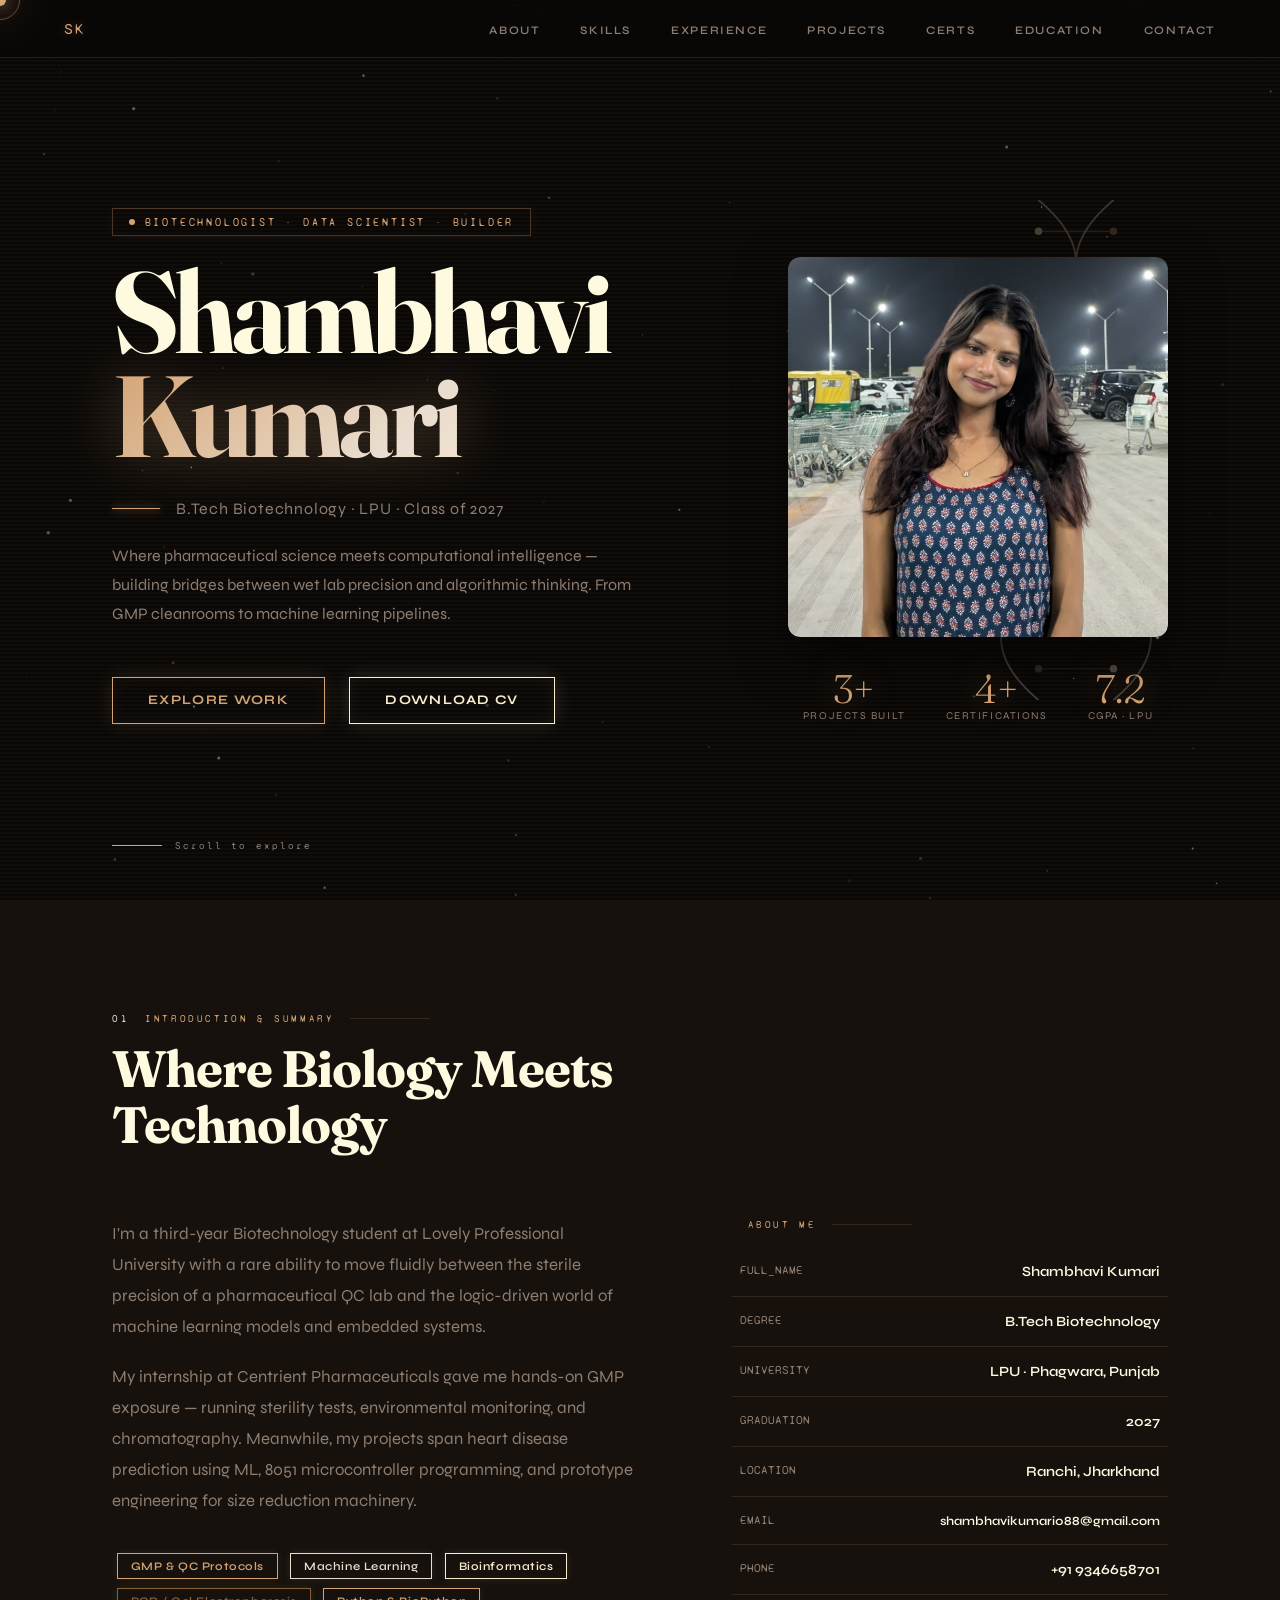
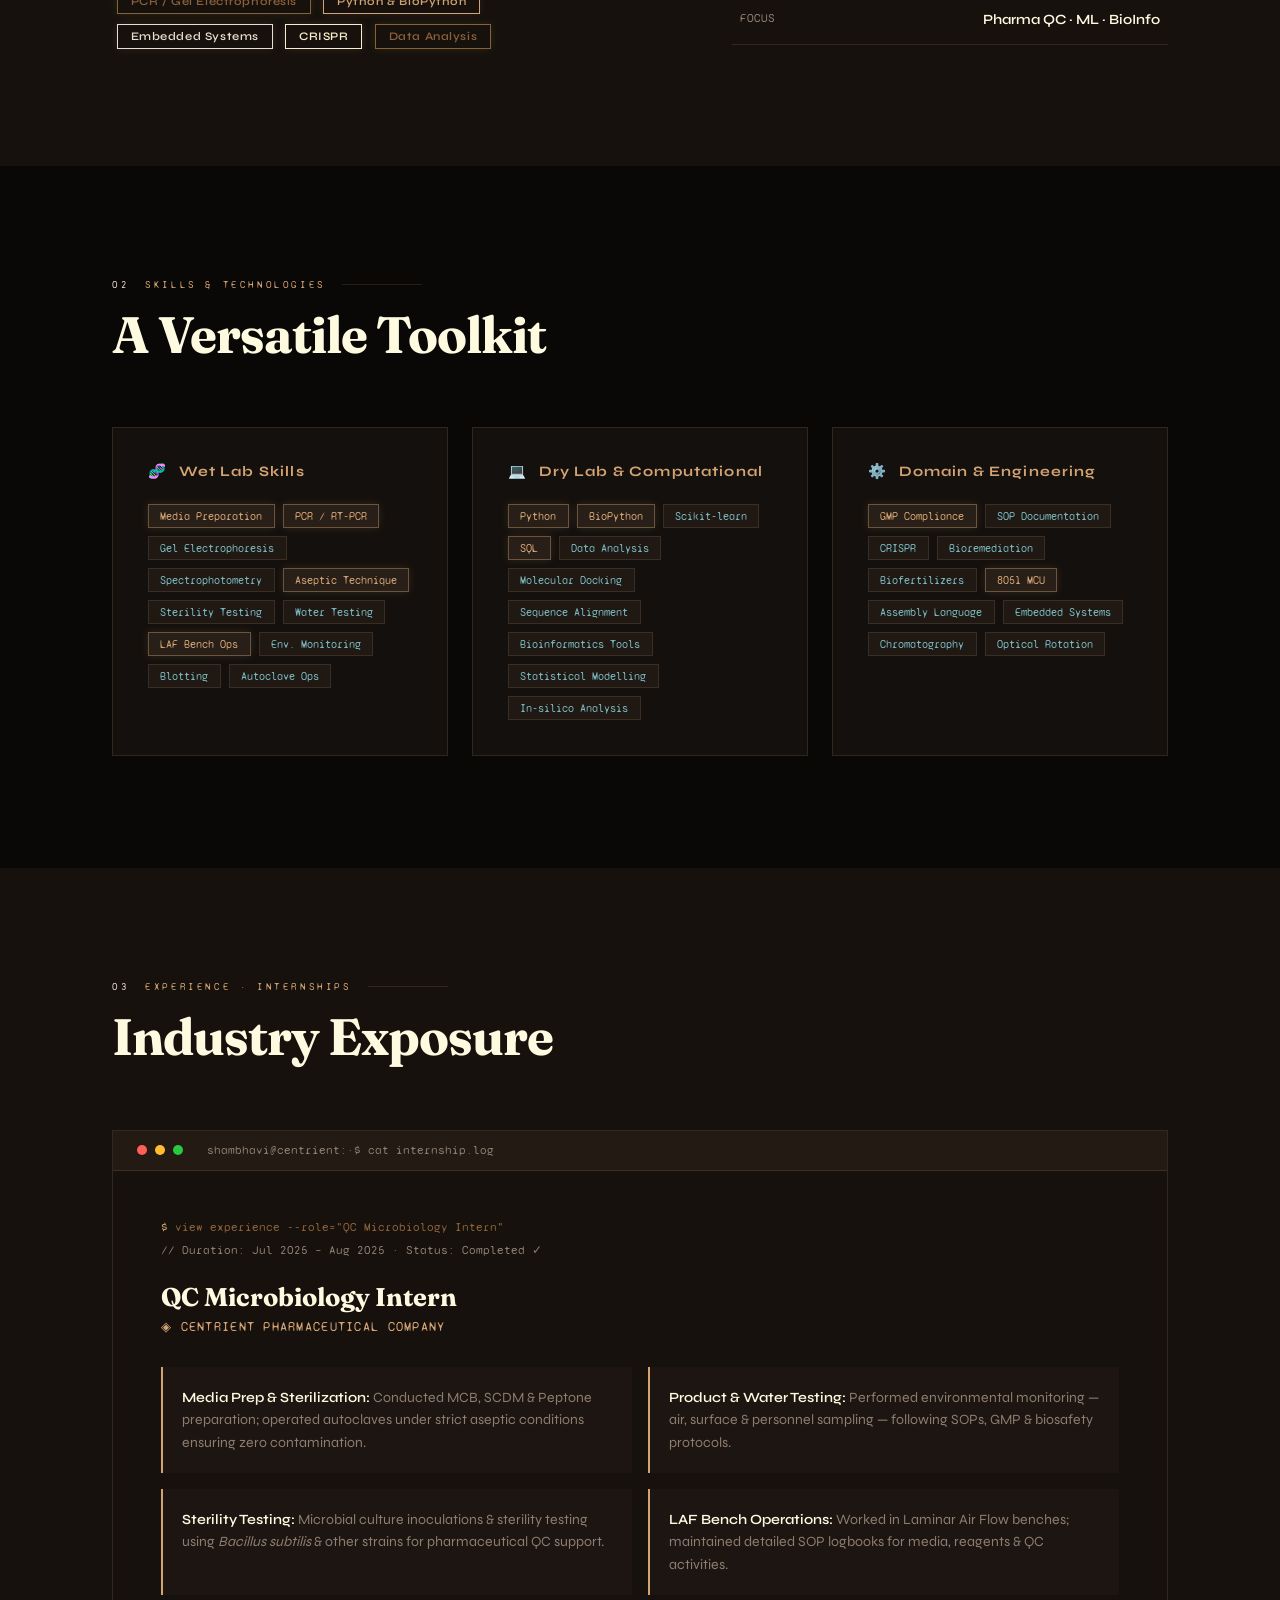
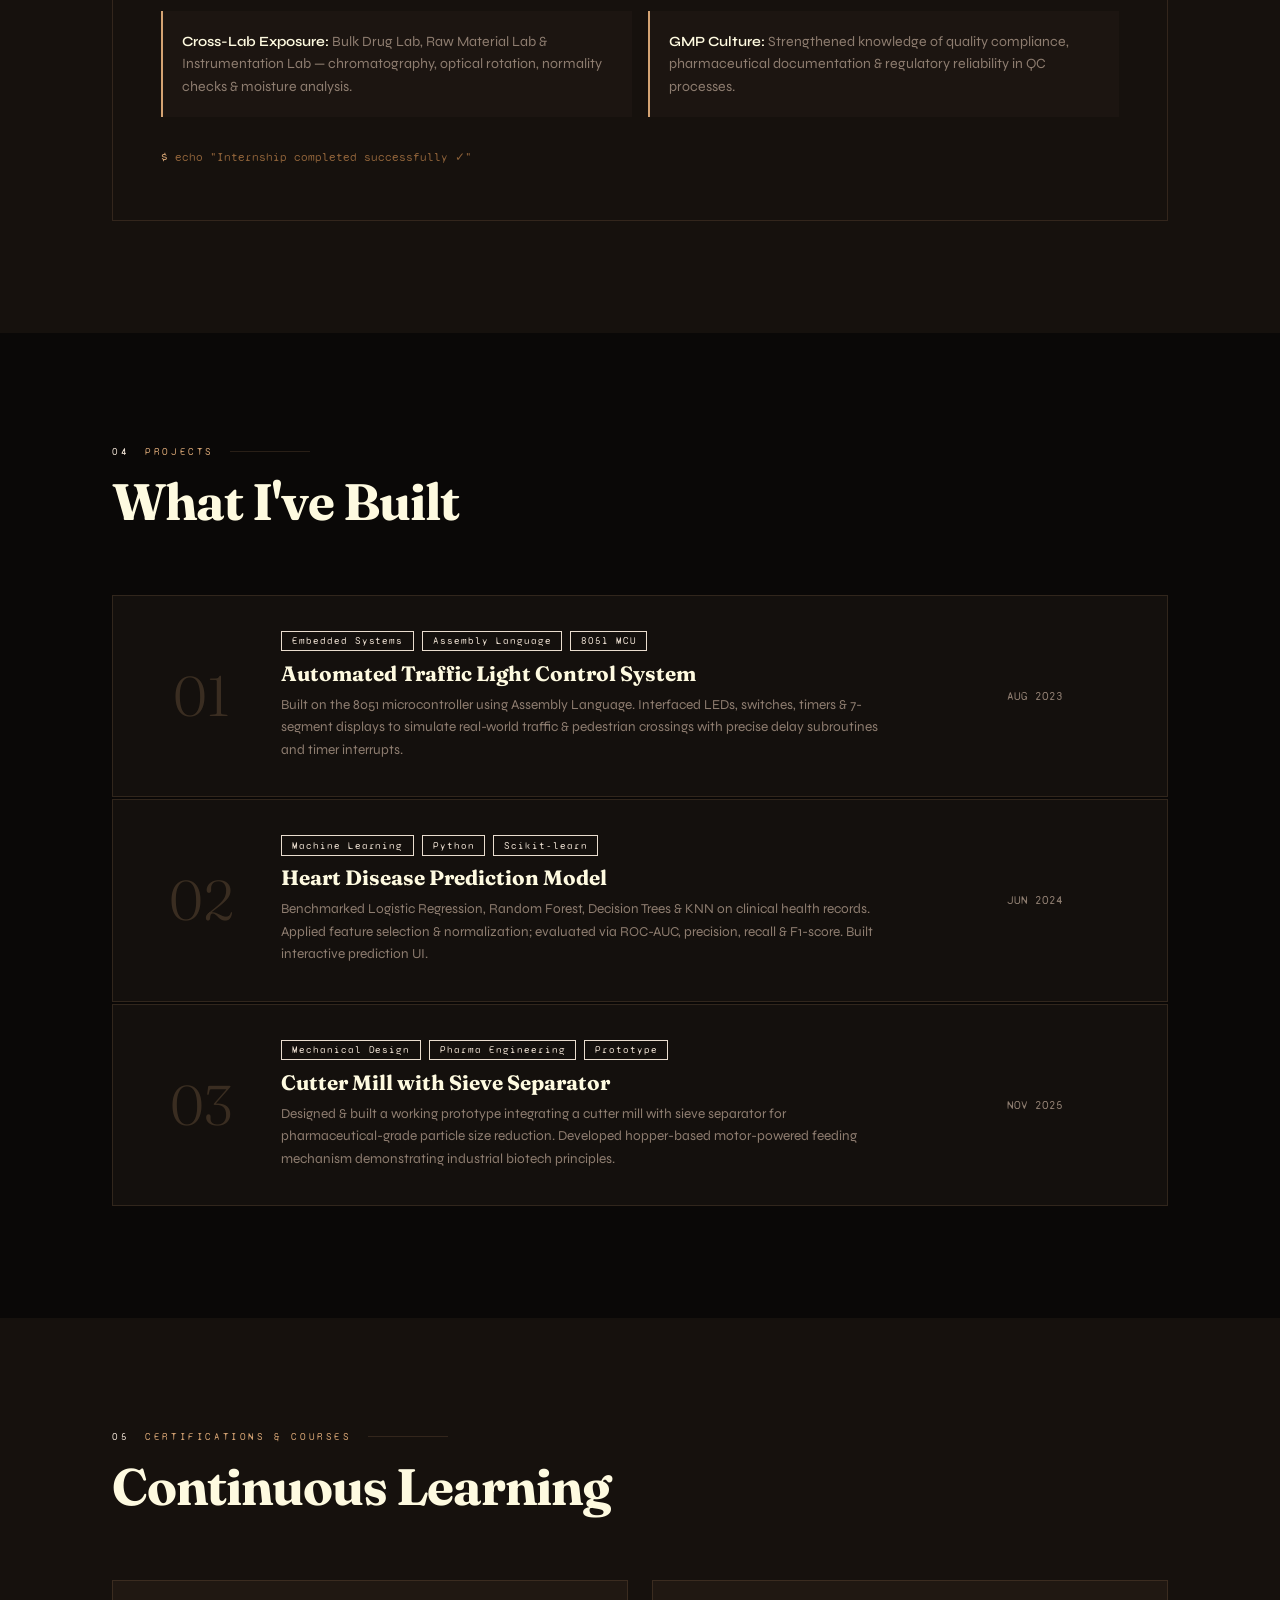
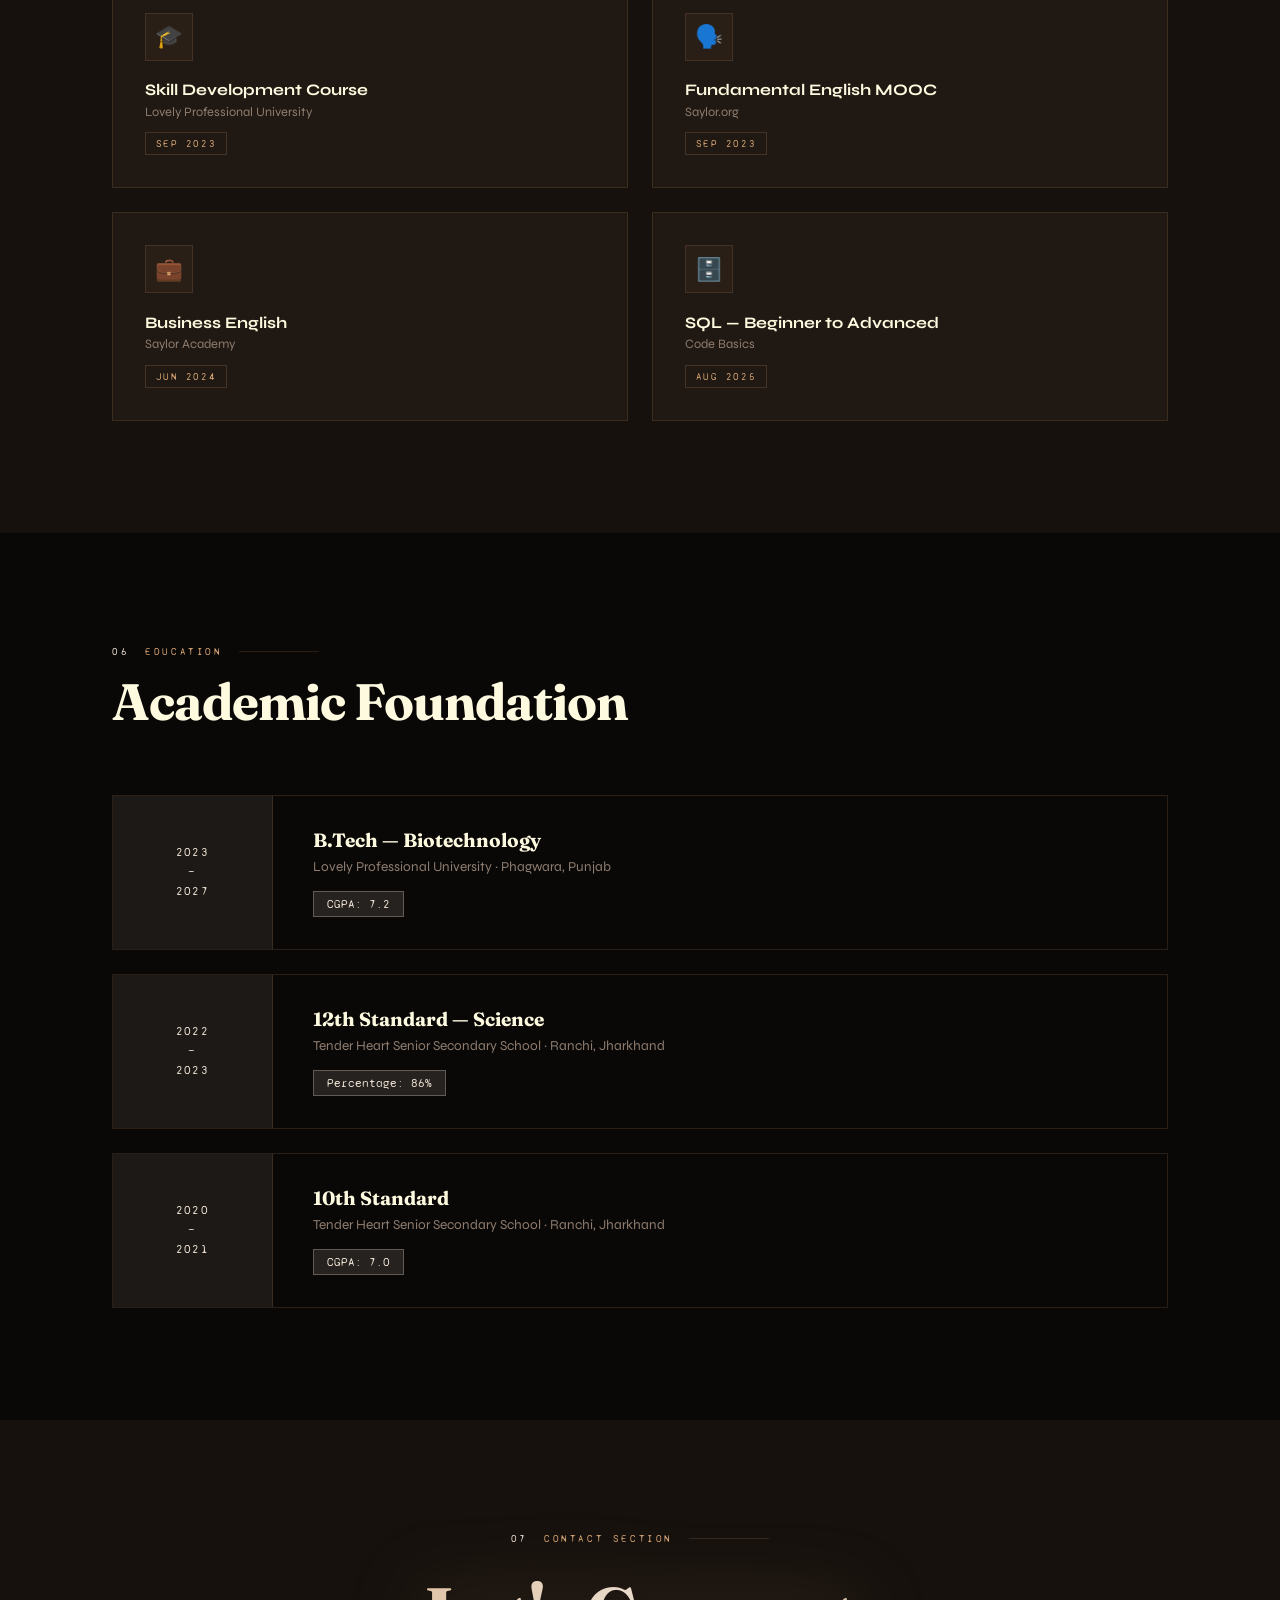
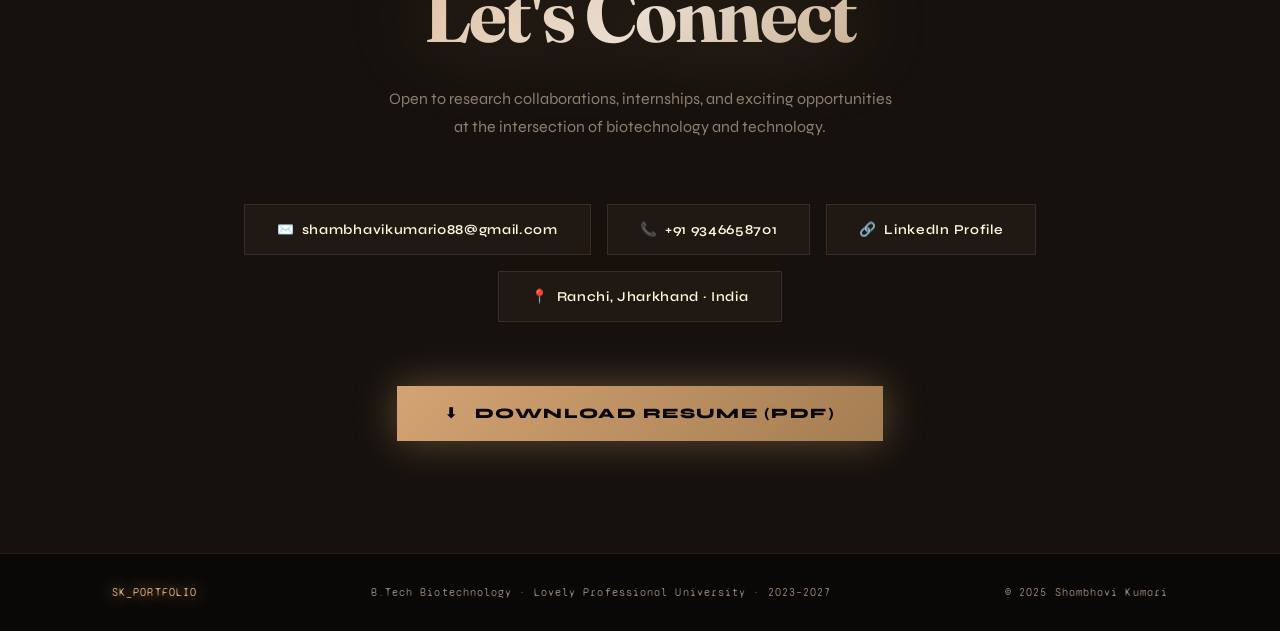
==== index.html @ aa5309c3 "Add files via upload" ====
<!DOCTYPE html>
<html lang="en">

<head>
  <meta charset="UTF-8">
  <meta name="viewport" content="width=device-width, initial-scale=1.0">
  <title>Shambhavi Kumari | Biotechnologist</title>
  <link
    href="https://fonts.googleapis.com/css2?family=Syne:wght@400;600;700;800&family=Syne+Mono&family=Fraunces:ital,opsz,wght@0,9..144,300;0,9..144,700;1,9..144,300;1,9..144,700&display=swap"
    rel="stylesheet">
  <link rel="stylesheet" href="style.css">
  <!-- Font Awesome for the image placeholder icon -->
  <link rel="stylesheet" href="https://cdnjs.cloudflare.com/ajax/libs/font-awesome/6.4.0/css/all.min.css">
</head>

<body>
  <div id="cursor"></div>
  <div id="cursor-ring"></div>
  <canvas id="bg-canvas"></canvas>

  <!-- NAV -->
  <nav>
    <a href="#hero" class="nav-logo">SK</a>
    <ul class="nav-links">
      <li><a href="#about">About</a></li>
      <li><a href="#skills">Skills</a></li>
      <li><a href="#experience">Experience</a></li>
      <li><a href="#projects">Projects</a></li>
      <li><a href="#certifications">Certs</a></li>
      <li><a href="#education">Education</a></li>
      <li><a href="#contact">Contact</a></li>
    </ul>
  </nav>

  <!-- HERO -->
  <section id="hero">
    <svg class="hero-dna" viewBox="0 0 100 400" xmlns="http://www.w3.org/2000/svg">
      <defs>
        <linearGradient id="dna-g" x1="0%" y1="0%" x2="0%" y2="100%">
          <stop offset="0%" stop-color="#d6b89e" />
          <stop offset="50%" stop-color="#8c6b54" />
          <stop offset="100%" stop-color="#ede0d4" />
        </linearGradient>
      </defs>
      <path d="M20,0 Q80,50 20,100 Q-40,150 20,200 Q80,250 20,300 Q-40,350 20,400" stroke="url(#dna-g)"
        stroke-width="1.5" fill="none" opacity="0.8" />
      <path d="M80,0 Q20,50 80,100 Q140,150 80,200 Q20,250 80,300 Q140,350 80,400" stroke="url(#dna-g)"
        stroke-width="1.5" fill="none" opacity="0.8" />
      <line x1="20" y1="25" x2="80" y2="25" stroke="#d6b89e" stroke-width="0.8" opacity="0.6" />
      <line x1="20" y1="75" x2="80" y2="75" stroke="#8c6b54" stroke-width="0.8" opacity="0.6" />
      <line x1="20" y1="125" x2="80" y2="125" stroke="#ede0d4" stroke-width="0.8" opacity="0.6" />
      <line x1="20" y1="175" x2="80" y2="175" stroke="#d6b89e" stroke-width="0.8" opacity="0.6" />
      <line x1="20" y1="225" x2="80" y2="225" stroke="#8c6b54" stroke-width="0.8" opacity="0.6" />
      <line x1="20" y1="275" x2="80" y2="275" stroke="#ede0d4" stroke-width="0.8" opacity="0.6" />
      <line x1="20" y1="325" x2="80" y2="325" stroke="#d6b89e" stroke-width="0.8" opacity="0.6" />
      <line x1="20" y1="375" x2="80" y2="375" stroke="#8c6b54" stroke-width="0.8" opacity="0.6" />
      <circle cx="20" cy="25" r="3" fill="#d6b89e" />
      <circle cx="80" cy="25" r="3" fill="#8c6b54" />
      <circle cx="20" cy="75" r="3" fill="#8c6b54" />
      <circle cx="80" cy="75" r="3" fill="#ede0d4" />
      <circle cx="20" cy="125" r="3" fill="#ede0d4" />
      <circle cx="80" cy="125" r="3" fill="#d6b89e" />
      <circle cx="20" cy="175" r="3" fill="#d6b89e" />
      <circle cx="80" cy="175" r="3" fill="#8c6b54" />
      <circle cx="20" cy="225" r="3" fill="#8c6b54" />
      <circle cx="80" cy="225" r="3" fill="#ede0d4" />
      <circle cx="20" cy="275" r="3" fill="#ede0d4" />
      <circle cx="80" cy="275" r="3" fill="#d6b89e" />
      <circle cx="20" cy="325" r="3" fill="#d6b89e" />
      <circle cx="80" cy="325" r="3" fill="#8c6b54" />
      <circle cx="20" cy="375" r="3" fill="#8c6b54" />
      <circle cx="80" cy="375" r="3" fill="#ede0d4" />
    </svg>

    <div
      style="display: flex; align-items: center; justify-content: space-between; width: 100%; z-index: 10; gap: 4rem; flex-wrap: wrap-reverse;">
      <div style="flex: 1; min-width: 320px;">
        <div class="glitch-badge">
          <div class="badge-dot"></div> Biotechnologist · Data Scientist · Builder
        </div>
        <h1 class="hero-name">
          <span class="line1">Shambhavi</span>
          <span class="line2">Kumari</span>
        </h1>
        <div class="hero-role">B.Tech Biotechnology · LPU · Class of 2027</div>
        <p class="hero-desc">Where pharmaceutical science meets computational intelligence — building bridges between
          wet lab precision and algorithmic thinking. From GMP cleanrooms to machine learning pipelines.</p>
        <div class="hero-ctas" style="margin-bottom: 3rem;">
          <a href="#projects" class="btn-glow">Explore Work</a>
          <a href="shambhavii cv.pdf" class="btn-glow btn-pink" target="_blank">Download CV</a>
        </div>
      </div>
      <div style="flex-shrink: 0; display: flex; flex-direction: column; align-items: center; gap: 2rem;">
        <div class="hero-image-placeholder" style="padding: 0; border: none; background: transparent;">
          <img src="pic.jpeg" alt="Shambhavi Kumari"
            style="width: 100%; height: 100%; object-fit: cover; border-radius: 12px; display: block; box-shadow: 0 10px 30px rgba(0,0,0,0.5);">
        </div>
        <div
          style="display: flex; gap: 2.5rem; flex-wrap: wrap; animation: fadeSlideUp 0.8s 0.6s ease both; justify-content: center; width: 100%;">
          <div class="h-stat" style="text-align: center;">
            <div class="h-stat-num" id="counter1">3+</div>
            <div class="h-stat-label">Projects Built</div>
          </div>
          <div class="h-stat" style="text-align: center;">
            <div class="h-stat-num" id="counter2">4+</div>
            <div class="h-stat-label">Certifications</div>
          </div>
          <div class="h-stat" style="text-align: center;">
            <div class="h-stat-num">7.2</div>
            <div class="h-stat-label">CGPA · LPU</div>
          </div>
        </div>
      </div>
    </div>
    <div class="hero-scroll">
      <div class="scroll-line"></div>Scroll to explore
    </div>
  </section>

  <!-- ABOUT -->
  <section id="about">
    <div class="s-wrap">
      <div class="s-label reveal" data-num="01">Introduction &amp; Summary</div>
      <h2 class="s-title reveal">Where Biology Meets<br>Technology</h2>
      <div class="about-grid">
        <div class="about-flex">
          <div class="about-text-content" style="flex: 2; min-width: 300px;">
            <p class="about-text reveal">I'm a third-year Biotechnology student at Lovely Professional University with a
              rare ability to move fluidly between the sterile precision of a pharmaceutical QC lab and the logic-driven
              world of machine learning models and embedded systems.</p>
            <p class="about-text reveal reveal-delay-1">My internship at Centrient Pharmaceuticals gave me hands-on GMP
              exposure — running sterility tests, environmental monitoring, and chromatography. Meanwhile, my projects
              span heart disease prediction using ML, 8051 microcontroller programming, and prototype engineering for
              size reduction machinery.</p>
            <div style="margin-top:2rem;" class="reveal reveal-delay-2">
              <span class="glow-tag tag-c">GMP &amp; QC Protocols</span>
              <span class="glow-tag tag-v">Machine Learning</span>
              <span class="glow-tag tag-p">Bioinformatics</span>
              <span class="glow-tag tag-l">PCR / Gel Electrophoresis</span>
              <span class="glow-tag tag-c">Python &amp; BioPython</span>
              <span class="glow-tag tag-v">Embedded Systems</span>
              <span class="glow-tag tag-p">CRISPR</span>
              <span class="glow-tag tag-l">Data Analysis</span>
            </div>
          </div>
        </div>
        <div class="reveal reveal-delay-1">
          <div class="s-label" data-num="">About Me</div>
          <div class="info-table">
            <div class="i-row"><span class="i-key">FULL_NAME</span><span class="i-val">Shambhavi Kumari</span></div>
            <div class="i-row"><span class="i-key">DEGREE</span><span class="i-val">B.Tech Biotechnology</span></div>
            <div class="i-row"><span class="i-key">UNIVERSITY</span><span class="i-val">LPU · Phagwara, Punjab</span>
            </div>
            <div class="i-row"><span class="i-key">GRADUATION</span><span class="i-val">2027</span></div>
            <div class="i-row"><span class="i-key">LOCATION</span><span class="i-val">Ranchi, Jharkhand</span></div>
            <div class="i-row"><span class="i-key">EMAIL</span><span class="i-val"
                style="font-size:0.78rem">shambhavikumari088@gmail.com</span></div>
            <div class="i-row"><span class="i-key">PHONE</span><span class="i-val">+91 9346658701</span></div>
            <div class="i-row"><span class="i-key">FOCUS</span><span class="i-val">Pharma QC · ML · BioInfo</span></div>
          </div>
        </div>
      </div>
    </div>
  </section>

  <!-- SKILLS -->
  <section id="skills">
    <div class="s-wrap">
      <div class="s-label reveal" data-num="02">Skills &amp; Technologies</div>
      <h2 class="s-title reveal">A Versatile Toolkit</h2>
      <div class="skill-panels">
        <div class="skill-panel reveal">
          <div class="skill-panel-title"><span>🧬</span> Wet Lab Skills</div>
          <div class="skill-chips">
            <span class="chip hot">Media Preparation</span><span class="chip hot">PCR / RT-PCR</span>
            <span class="chip">Gel Electrophoresis</span><span class="chip">Spectrophotometry</span>
            <span class="chip hot">Aseptic Technique</span><span class="chip">Sterility Testing</span>
            <span class="chip">Water Testing</span><span class="chip hot">LAF Bench Ops</span>
            <span class="chip">Env. Monitoring</span><span class="chip">Blotting</span><span class="chip">Autoclave
              Ops</span>
          </div>
        </div>
        <div class="skill-panel reveal reveal-delay-1">
          <div class="skill-panel-title"><span>💻</span> Dry Lab &amp; Computational</div>
          <div class="skill-chips">
            <span class="chip hot">Python</span><span class="chip hot">BioPython</span>
            <span class="chip">Scikit-learn</span><span class="chip hot">SQL</span>
            <span class="chip">Data Analysis</span><span class="chip">Molecular Docking</span>
            <span class="chip">Sequence Alignment</span><span class="chip">Bioinformatics Tools</span>
            <span class="chip">Statistical Modelling</span><span class="chip">In-silico Analysis</span>
          </div>
        </div>
        <div class="skill-panel reveal reveal-delay-2">
          <div class="skill-panel-title"><span>⚙️</span> Domain &amp; Engineering</div>
          <div class="skill-chips">
            <span class="chip hot">GMP Compliance</span><span class="chip">SOP Documentation</span>
            <span class="chip">CRISPR</span><span class="chip">Bioremediation</span>
            <span class="chip">Biofertilizers</span><span class="chip hot">8051 MCU</span>
            <span class="chip">Assembly Language</span><span class="chip">Embedded Systems</span>
            <span class="chip">Chromatography</span><span class="chip">Optical Rotation</span>
          </div>
        </div>
      </div>
    </div>
  </section>

  <!-- EXPERIENCE -->
  <section id="experience">
    <div class="s-wrap">
      <div class="s-label reveal" data-num="03">Experience · Internships</div>
      <h2 class="s-title reveal">Industry Exposure</h2>
      <div class="exp-terminal reveal reveal-delay-1">
        <div class="terminal-bar">
          <div class="t-dot red"></div>
          <div class="t-dot yel"></div>
          <div class="t-dot grn"></div>
          <span style="margin-left:1rem;">shambhavi@centrient:~$ cat internship.log</span>
        </div>
        <div class="terminal-body">
          <div class="t-line"><span class="t-prompt">$ </span><span class="t-cmd">view experience --role="QC
              Microbiology Intern"</span></div>
          <div class="t-line t-comment" style="margin-bottom:1.5rem;">// Duration: Jul 2025 – Aug 2025 · Status:
            Completed ✓</div>
          <div class="exp-main-title">QC Microbiology Intern</div>
          <div class="exp-co">◈ CENTRIENT PHARMACEUTICAL COMPANY</div>
          <div class="exp-grid">
            <div class="exp-item"><strong>Media Prep &amp; Sterilization:</strong> Conducted MCB, SCDM &amp; Peptone
              preparation; operated autoclaves under strict aseptic conditions ensuring zero contamination.</div>
            <div class="exp-item"><strong>Product &amp; Water Testing:</strong> Performed environmental monitoring —
              air, surface &amp; personnel sampling — following SOPs, GMP &amp; biosafety protocols.</div>
            <div class="exp-item"><strong>Sterility Testing:</strong> Microbial culture inoculations &amp; sterility
              testing using <em>Bacillus subtilis</em> &amp; other strains for pharmaceutical QC support.</div>
            <div class="exp-item"><strong>LAF Bench Operations:</strong> Worked in Laminar Air Flow benches; maintained
              detailed SOP logbooks for media, reagents &amp; QC activities.</div>
            <div class="exp-item"><strong>Cross-Lab Exposure:</strong> Bulk Drug Lab, Raw Material Lab &amp;
              Instrumentation Lab — chromatography, optical rotation, normality checks &amp; moisture analysis.</div>
            <div class="exp-item"><strong>GMP Culture:</strong> Strengthened knowledge of quality compliance,
              pharmaceutical documentation &amp; regulatory reliability in QC processes.</div>
          </div>
          <div class="t-line" style="margin-top:2rem;"><span class="t-prompt">$ </span><span class="t-cmd">echo
              "Internship completed successfully ✓"</span></div>
        </div>
      </div>
    </div>
  </section>

  <!-- PROJECTS -->
  <section id="projects">
    <div class="s-wrap">
      <div class="s-label reveal" data-num="04">Projects</div>
      <h2 class="s-title reveal">What I've Built</h2>
      <div class="projects-showcase">
        <div class="proj-card reveal">
          <div class="proj-num">01</div>
          <div class="proj-body">
            <div class="proj-tags"><span class="proj-tag">Embedded Systems</span><span class="proj-tag">Assembly
                Language</span><span class="proj-tag">8051 MCU</span></div>
            <div class="proj-title">Automated Traffic Light Control System</div>
            <p class="proj-desc">Built on the 8051 microcontroller using Assembly Language. Interfaced LEDs, switches,
              timers &amp; 7-segment displays to simulate real-world traffic &amp; pedestrian crossings with precise
              delay subroutines and timer interrupts.</p>
          </div>
          <div class="proj-year">AUG 2023</div>
          <div class="proj-arrow">→</div>
        </div>
        <div class="proj-card reveal reveal-delay-1">
          <div class="proj-num">02</div>
          <div class="proj-body">
            <div class="proj-tags"><span class="proj-tag">Machine Learning</span><span
                class="proj-tag">Python</span><span class="proj-tag">Scikit-learn</span></div>
            <div class="proj-title">Heart Disease Prediction Model</div>
            <p class="proj-desc">Benchmarked Logistic Regression, Random Forest, Decision Trees &amp; KNN on clinical
              health records. Applied feature selection &amp; normalization; evaluated via ROC-AUC, precision, recall
              &amp; F1-score. Built interactive prediction UI.</p>
          </div>
          <div class="proj-year">JUN 2024</div>
          <div class="proj-arrow">→</div>
        </div>
        <div class="proj-card reveal reveal-delay-2">
          <div class="proj-num">03</div>
          <div class="proj-body">
            <div class="proj-tags"><span class="proj-tag">Mechanical Design</span><span class="proj-tag">Pharma
                Engineering</span><span class="proj-tag">Prototype</span></div>
            <div class="proj-title">Cutter Mill with Sieve Separator</div>
            <p class="proj-desc">Designed &amp; built a working prototype integrating a cutter mill with sieve separator
              for pharmaceutical-grade particle size reduction. Developed hopper-based motor-powered feeding mechanism
              demonstrating industrial biotech principles.</p>
          </div>
          <div class="proj-year">NOV 2025</div>
          <div class="proj-arrow">→</div>
        </div>
      </div>
    </div>
  </section>

  <!-- CERTIFICATIONS -->
  <section id="certifications">
    <div class="s-wrap">
      <div class="s-label reveal" data-num="05">Certifications &amp; Courses</div>
      <h2 class="s-title reveal">Continuous Learning</h2>
      <div class="certs-grid">
        <div class="cert-card reveal">
          <div class="cert-icon-wrap">🎓</div>
          <div class="cert-title">Skill Development Course</div>
          <div class="cert-by">Lovely Professional University</div><span class="cert-date">SEP 2023</span>
        </div>
        <div class="cert-card reveal reveal-delay-1">
          <div class="cert-icon-wrap">🗣️</div>
          <div class="cert-title">Fundamental English MOOC</div>
          <div class="cert-by">Saylor.org</div><span class="cert-date">SEP 2023</span>
        </div>
        <div class="cert-card reveal reveal-delay-2">
          <div class="cert-icon-wrap">💼</div>
          <div class="cert-title">Business English</div>
          <div class="cert-by">Saylor Academy</div><span class="cert-date">JUN 2024</span>
        </div>
        <div class="cert-card reveal reveal-delay-3">
          <div class="cert-icon-wrap">🗄️</div>
          <div class="cert-title">SQL — Beginner to Advanced</div>
          <div class="cert-by">Code Basics</div><span class="cert-date">AUG 2025</span>
        </div>
      </div>
    </div>
  </section>

  <!-- EDUCATION -->
  <section id="education">
    <div class="s-wrap">
      <div class="s-label reveal" data-num="06">Education</div>
      <h2 class="s-title reveal">Academic Foundation</h2>
      <div class="edu-cards">
        <div class="edu-card reveal">
          <div class="edu-year-bar">2023<br>—<br>2027</div>
          <div class="edu-body">
            <div class="edu-degree">B.Tech — Biotechnology</div>
            <div class="edu-place">Lovely Professional University · Phagwara, Punjab</div><span class="edu-badge">CGPA:
              7.2</span>
          </div>
        </div>
        <div class="edu-card reveal reveal-delay-1">
          <div class="edu-year-bar">2022<br>—<br>2023</div>
          <div class="edu-body">
            <div class="edu-degree">12th Standard — Science</div>
            <div class="edu-place">Tender Heart Senior Secondary School · Ranchi, Jharkhand</div><span
              class="edu-badge">Percentage: 86%</span>
          </div>
        </div>
        <div class="edu-card reveal reveal-delay-2">
          <div class="edu-year-bar">2020<br>—<br>2021</div>
          <div class="edu-body">
            <div class="edu-degree">10th Standard</div>
            <div class="edu-place">Tender Heart Senior Secondary School · Ranchi, Jharkhand</div><span
              class="edu-badge">CGPA: 7.0</span>
          </div>
        </div>
      </div>
    </div>
  </section>

  <!-- CONTACT -->
  <section id="contact">
    <div class="s-wrap">
      <div class="s-label reveal" data-num="07" style="justify-content:center;">Contact Section</div>
      <div class="contact-glow-title reveal">Let's Connect</div>
      <p class="contact-sub reveal">Open to research collaborations, internships, and exciting opportunities<br>at the
        intersection of biotechnology and technology.</p>
      <div class="contact-links reveal">
        <a class="c-link" href="mailto:shambhavikumari088@gmail.com">✉️ &nbsp;shambhavikumari088@gmail.com</a>
        <a class="c-link" href="tel:+919346658701">📞 &nbsp;+91 9346658701</a>
        <a class="c-link" href="https://linkedin.com/in/shambhavi-kumari-app" target="_blank">🔗 &nbsp;LinkedIn
          Profile</a>
        <a class="c-link" href="#">📍 &nbsp;Ranchi, Jharkhand · India</a>
      </div>
      <a class="resume-cta reveal" href="shambhavii cv.pdf" target="_blank">⬇ &nbsp; Download Resume (PDF)</a>
    </div>
  </section>

  <footer>
    <div class="footer-logo">SK_PORTFOLIO</div>
    <div>B.Tech Biotechnology · Lovely Professional University · 2023–2027</div>
    <div>© 2025 Shambhavi Kumari</div>
  </footer>

  <script src="script.js"></script>
</body>

</html>
---- style.css ----
*, *::before, *::after { box-sizing: border-box; margin: 0; padding: 0; }
:root {
  --bg: #0a0807; /* Almost Black */
  --bg2: #16110d; /* Very Dark Brown */
  --cyan: #d4a373; /* Creamy Brown Accent */
  --teal: #a47d52; /* Muted Brown */
  --violet: #eaddcf; /* Cream */
  --pink: #faedcd; /* Light Cream */
  --lime: #8b6038; /* Darker Brown */
  --white: #fefae0; /* Creamy White text */
  --muted: #8e7d70; /* Muted Brown */
  --glass: rgba(212, 163, 115, 0.05); /* Brown glass */
  --glass-border: rgba(212, 163, 115, 0.15);
}
html { scroll-behavior: smooth; }
body {
  background: var(--bg);
  color: var(--white);
  font-family: 'Syne', sans-serif;
  overflow-x: hidden;
  cursor: none;
}
body::after {
  content: '';
  position: fixed; inset: 0; z-index: 1; pointer-events: none;
  background: repeating-linear-gradient(0deg, transparent, transparent 2px, rgba(212, 163, 115, 0.03) 2px, rgba(212, 163, 115, 0.03) 4px); /* Light grid lines */
}
/* CURSOR */
#cursor {
  width: 12px; height: 12px;
  background: var(--cyan);
  border-radius: 50%;
  position: fixed; pointer-events: none; z-index: 9999;
  transform: translate(-50%,-50%);
  transition: width 0.3s, height 0.3s, background 0.3s;
  box-shadow: 0 0 20px var(--cyan), 0 0 40px var(--cyan);
  mix-blend-mode: screen;
}
#cursor-ring {
  width: 40px; height: 40px;
  border: 1px solid rgba(212, 163, 115, 0.4);
  border-radius: 50%;
  position: fixed; pointer-events: none; z-index: 9998;
  transform: translate(-50%,-50%);
  transition: left 0.15s ease, top 0.15s ease;
}
#bg-canvas { position: fixed; inset: 0; z-index: 0; pointer-events: none; }
/* NAV */
nav {
  position: fixed; top: 0; left: 0; right: 0; z-index: 500;
  display: flex; justify-content: space-between; align-items: center;
  padding: 1.2rem 4rem;
  background: rgba(10, 8, 7, 0.85);
  backdrop-filter: blur(20px);
  border-bottom: 1px solid var(--glass-border);
}
.nav-logo {
  font-family: 'Syne Mono', monospace;
  font-size: 1rem; letter-spacing: 0.15em; color: var(--cyan);
  text-decoration: none;
  text-shadow: 0 0 10px rgba(212, 163, 115, 0.3); /* Softer text shadow */
}
.nav-links { display: flex; gap: 2.5rem; list-style: none; }
.nav-links a {
  font-size: 0.72rem; font-weight: 600; letter-spacing: 0.14em;
  text-transform: uppercase; color: var(--muted); text-decoration: none;
  transition: color 0.3s, text-shadow 0.3s;
  position: relative;
}
.nav-links a::after {
  content: ''; position: absolute; bottom: -4px; left: 0; right: 0;
  height: 1px; background: var(--cyan); transform: scaleX(0);
  transition: transform 0.3s; transform-origin: left;
}
.nav-links a:hover { color: var(--cyan); text-shadow: 0 0 10px rgba(212, 163, 115, 0.2); }
.nav-links a:hover::after { transform: scaleX(1); }
/* SECTIONS */
section { position: relative; z-index: 10; }
/* HERO */
#hero {
  min-height: 100vh;
  display: flex; flex-direction: column;
  justify-content: center; align-items: flex-start;
  padding: 10rem 7rem 5rem; /* Increased top padding for image */
  position: relative; overflow: hidden;
}
/* HERO IMAGE PLACEHOLDER */
.hero-image-placeholder {
  width: 380px;
  height: 380px;
  border-radius: 12px;
  background: var(--bg2);
  border: 1px solid var(--glass-border);
  display: flex;
  flex-direction: column;
  align-items: center;
  justify-content: center;
  margin-bottom: 0;
  color: var(--cyan);
  position: relative;
  z-index: 10;
  animation: fadeSlideUp 0.8s ease both;
  box-shadow: 0 20px 50px rgba(0,0,0,0.5), inset 0 0 30px rgba(212,163,115,0.05);
  overflow: hidden;
}
.hero-image-placeholder i {
    font-size: 60px;
    margin-bottom: 12px;
    color: rgba(212,163,115,0.6);
}
.hero-dna {
  position: absolute; right: 5%; top: 50%; transform: translateY(-50%);
  width: 280px; height: 500px; opacity: 0.3; /* Increased opacity for light background */
  animation: dnaFloat 6s ease-in-out infinite;
}
@keyframes dnaFloat { 0%,100%{transform:translateY(-50%)} 50%{transform:translateY(calc(-50% - 15px))} }
.glitch-badge {
  font-family: 'Syne Mono', monospace;
  font-size: 0.7rem; letter-spacing: 0.25em; text-transform: uppercase;
  color: var(--cyan); padding: 0.4rem 1rem;
  border: 1px solid rgba(212, 163, 115, 0.3);
  display: inline-flex; align-items: center; gap: 0.6rem;
  margin-bottom: 1.5rem;
  box-shadow: 0 0 20px rgba(212, 163, 115, 0.05), inset 0 0 20px rgba(212, 163, 115, 0.02);
  animation: fadeSlideUp 0.8s 0.1s ease both;
}
.badge-dot { width: 6px; height: 6px; border-radius: 50%; background: var(--cyan); animation: blink 1.5s ease-in-out infinite; }
@keyframes blink { 0%,100%{opacity:1} 50%{opacity:0.2} }
.hero-name {
  font-family: 'Fraunces', serif;
  font-size: clamp(4.5rem, 9vw, 10rem);
  font-weight: 700; line-height: 0.9;
  letter-spacing: -0.04em;
  animation: fadeSlideUp 0.8s 0.15s ease both;
}
.hero-name .line1 { display: block; color: var(--white); }
.hero-name .line2 {
  display: block;
  background: linear-gradient(135deg, var(--cyan) 0%, var(--violet) 50%, var(--pink) 100%);
  -webkit-background-clip: text; -webkit-text-fill-color: transparent; background-clip: text;
  filter: drop-shadow(0 0 30px rgba(212, 163, 115,0.35));
}
.hero-role {
  margin-top: 2rem; font-size: 1rem; color: var(--muted); letter-spacing: 0.05em;
  animation: fadeSlideUp 0.8s 0.3s ease both;
  display: flex; align-items: center; gap: 1rem;
}
.hero-role::before { content: ''; width: 3rem; height: 1px; background: var(--cyan); box-shadow: 0 0 8px var(--cyan); }
.hero-desc {
  max-width: 520px; margin-top: 1.5rem;
  font-size: 1rem; line-height: 1.8; color: var(--muted);
  animation: fadeSlideUp 0.8s 0.4s ease both;
}
.hero-ctas { margin-top: 3rem; display: flex; gap: 1.5rem; animation: fadeSlideUp 0.8s 0.5s ease both; }
.btn-glow {
  padding: 0.9rem 2.2rem;
  background: transparent; border: 1px solid var(--cyan);
  color: var(--cyan); font-family: 'Syne', sans-serif;
  font-size: 0.82rem; font-weight: 700; letter-spacing: 0.1em; text-transform: uppercase;
  text-decoration: none; cursor: pointer; position: relative; overflow: hidden;
  transition: color 0.3s, box-shadow 0.3s;
  box-shadow: 0 0 20px rgba(212, 163, 115,0.15), inset 0 0 20px rgba(212, 163, 115,0.05);
}
.btn-glow::before {
  content: ''; position: absolute; inset: 0;
  background: var(--cyan); transform: scaleX(0); transform-origin: left;
  transition: transform 0.4s cubic-bezier(0.4,0,0.2,1); z-index: -1;
}
.btn-glow:hover { color: var(--bg); box-shadow: 0 0 40px rgba(212, 163, 115,0.5); }
.btn-glow:hover::before { transform: scaleX(1); }
.btn-pink { border-color: var(--pink); color: var(--pink); box-shadow: 0 0 20px rgba(250, 237, 205,0.15), inset 0 0 20px rgba(250, 237, 205,0.05); }
.btn-pink::before { background: var(--pink); }
.btn-pink:hover { box-shadow: 0 0 40px rgba(250, 237, 205,0.5); }
.hero-scroll {
  position: absolute; bottom: 3rem; left: 7rem;
  font-family: 'Syne Mono', monospace; font-size: 0.65rem;
  letter-spacing: 0.2em; color: var(--muted);
  display: flex; align-items: center; gap: 0.8rem;
  animation: fadeSlideUp 0.8s 0.8s ease both;
}
.scroll-line { width: 50px; height: 1px; background: rgba(212, 163, 115,0.2); position: relative; overflow: hidden; }
.scroll-line::after {
  content: ''; position: absolute; inset: 0; background: var(--cyan);
  animation: scrollAnim 2s ease-in-out infinite;
}
@keyframes scrollAnim { 0%{transform:translateX(-100%)} 100%{transform:translateX(100%)} }
.hero-stats-row {
  position: absolute; right: 7rem; bottom: 5rem;
  display: flex; flex-direction: column; gap: 1.5rem;
  animation: fadeSlideUp 0.8s 0.6s ease both;
}
.h-stat { text-align: right; }
.h-stat-num {
  font-family: 'Fraunces', serif; font-size: 2.5rem; font-weight: 300;
  color: var(--cyan); line-height: 1; text-shadow: 0 0 30px rgba(212, 163, 115,0.5);
}
.h-stat-label { font-size: 0.65rem; letter-spacing: 0.15em; text-transform: uppercase; color: var(--muted); }
/* SECTION WRAPPER */
.s-wrap { padding: 7rem; }
.s-label {
  font-family: 'Syne Mono', monospace; font-size: 0.65rem; letter-spacing: 0.25em; text-transform: uppercase;
  color: var(--cyan); margin-bottom: 1rem;
  display: flex; align-items: center; gap: 1rem;
}
.s-label[data-num]::before { content: attr(data-num); color: var(--violet); }
.s-label::after { content: ''; flex: 1; height: 1px; background: var(--glass-border); max-width: 80px; }
.s-title {
  font-family: 'Fraunces', serif;
  font-size: clamp(2.2rem, 4vw, 3.5rem);
  font-weight: 700; line-height: 1.1; letter-spacing: -0.02em; margin-bottom: 1rem;
}
/* ABOUT */
#about { background: var(--bg2); }
.about-grid { display: grid; grid-template-columns: 1.2fr 1fr; gap: 6rem; margin-top: 4rem; align-items: start; }
.about-text { font-size: 1.05rem; color: var(--muted); line-height: 1.85; }
.about-text + .about-text { margin-top: 1.2rem; }
.info-table { margin-top: 1rem; }
.i-row {
  display: flex; justify-content: space-between;
  padding: 1rem 0.5rem; border-bottom: 1px solid var(--glass-border);
  font-size: 0.88rem; transition: background 0.2s, padding-left 0.2s;
}
.i-row:hover { background: var(--glass); padding-left: 1rem; padding-right: 0.5rem; }
.i-key { color: var(--muted); font-family: 'Syne Mono', monospace; font-size: 0.75rem; }
.i-val { color: var(--white); font-weight: 600; text-align: right; }
.glow-tag {
  display: inline-flex; align-items: center;
  padding: 0.3rem 0.8rem; font-size: 0.72rem; font-weight: 600; letter-spacing: 0.05em;
  border: 1px solid; margin: 0.3rem;
  transition: box-shadow 0.3s;
}
.glow-tag:hover { filter: brightness(1.3); }
.tag-c { border-color: var(--cyan); color: var(--cyan); box-shadow: 0 0 10px rgba(212, 163, 115,0.1); }
.tag-v { border-color: var(--violet); color: var(--violet); box-shadow: 0 0 10px rgba(234, 221, 207,0.1); }
.tag-p { border-color: var(--pink); color: var(--pink); box-shadow: 0 0 10px rgba(250, 237, 205,0.1); }
.tag-l { border-color: var(--lime); color: var(--lime); box-shadow: 0 0 10px rgba(181,255,77,0.1); }

/* NEW LAYOUT FOR PICTURE AND TEXT IN ABOUT */
.about-flex {
    display: flex;
    flex-wrap: wrap;
    gap: 40px;
    align-items: center;
    max-width: 900px;
}
.about-image {
    flex: 1;
    min-width: 300px;
}
.profile-pic-placeholder {
    width: 100%;
    aspect-ratio: 1;
    background: rgba(212, 163, 115,0.05); /* Cyber theme */
    border: 2px dashed rgba(212, 163, 115,0.3);
    display: flex;
    flex-direction: column;
    justify-content: center;
    align-items: center;
    color: var(--cyan);
    border-radius: 10px;
    overflow: hidden;
    position: relative;
}
.profile-pic-placeholder img {
    width: 100%;
    height: 100%;
    object-fit: cover;
    display: none; /* hidden until an image is provided */
}
.profile-pic-placeholder i {
    font-size: 50px;
    margin-bottom: 10px;
    color: rgba(212, 163, 115,0.5);
}


/* SKILLS */
#skills { background: var(--bg); }
.skill-panels { display: grid; grid-template-columns: repeat(3,1fr); gap: 1.5rem; margin-top: 4rem; }
.skill-panel {
  padding: 2.2rem; background: var(--glass); border: 1px solid var(--glass-border);
  position: relative; overflow: hidden; transition: border-color 0.4s, transform 0.4s;
}
.skill-panel::before {
  content: ''; position: absolute; top: 0; left: 0; right: 0; height: 2px;
  background: linear-gradient(90deg, transparent, var(--cyan), transparent);
  transform: scaleX(0); transition: transform 0.5s;
}
.skill-panel:hover { border-color: var(--cyan); transform: translateY(-6px); }
.skill-panel:hover::before { transform: scaleX(1); }
.skill-panel-title {
  font-size: 0.9rem; font-weight: 700; letter-spacing: 0.08em;
  margin-bottom: 1.5rem; color: var(--cyan);
  display: flex; align-items: center; gap: 0.7rem;
}
.skill-chips { display: flex; flex-wrap: wrap; gap: 0.5rem; }
.chip {
  padding: 0.28rem 0.7rem; background: rgba(212, 163, 115,0.06); border: 1px solid rgba(212, 163, 115,0.15);
  font-family: 'Syne Mono', monospace; font-size: 0.68rem; color: #7ab8c0;
  transition: all 0.25s;
}
.chip:hover { background: rgba(212, 163, 115,0.12); border-color: var(--cyan); color: var(--cyan); }
.chip.hot { background: rgba(212, 163, 115,0.1); border-color: rgba(212, 163, 115,0.4); color: var(--cyan); box-shadow: 0 0 10px rgba(212, 163, 115,0.15); }
/* EXPERIENCE */
#experience { background: var(--bg2); }
.exp-terminal { margin-top: 4rem; border: 1px solid var(--glass-border); overflow: hidden; }
.terminal-bar {
  padding: 0.8rem 1.5rem; background: rgba(212, 163, 115,0.06);
  border-bottom: 1px solid var(--glass-border);
  display: flex; align-items: center; gap: 0.5rem;
  font-family: 'Syne Mono', monospace; font-size: 0.72rem; color: var(--muted);
}
.t-dot { width: 10px; height: 10px; border-radius: 50%; }
.t-dot.red { background: #ff5f57; } .t-dot.yel { background: #febc2e; } .t-dot.grn { background: #28c840; }
.terminal-body { padding: 3rem; }
.t-line { font-family: 'Syne Mono', monospace; font-size: 0.78rem; margin-bottom: 0.5rem; }
.t-prompt { color: var(--cyan); } .t-cmd { color: var(--lime); } .t-comment { color: var(--muted); }
.exp-main-title { font-family: 'Fraunces', serif; font-size: 1.6rem; font-weight: 700; color: var(--white); margin: 1.5rem 0 0.4rem; }
.exp-co { font-family: 'Syne Mono', monospace; font-size: 0.8rem; color: var(--cyan); letter-spacing: 0.1em; margin-bottom: 2rem; }
.exp-grid { display: grid; grid-template-columns: 1fr 1fr; gap: 1rem; }
.exp-item {
  padding: 1.2rem; background: rgba(212, 163, 115,0.03); border-left: 2px solid var(--cyan);
  font-size: 0.88rem; color: var(--muted); line-height: 1.6;
  transition: background 0.3s, border-color 0.3s;
}
.exp-item:hover { background: rgba(212, 163, 115,0.06); border-color: var(--lime); }
.exp-item strong { color: var(--white); font-weight: 600; }
/* PROJECTS */
#projects { background: var(--bg); }
.projects-showcase { margin-top: 4rem; display: flex; flex-direction: column; gap: 2px; }
.proj-card {
  display: grid; grid-template-columns: 80px 1fr auto auto;
  align-items: center; gap: 2.5rem; padding: 2.2rem 3rem;
  background: var(--glass); border: 1px solid var(--glass-border);
  transition: background 0.4s, border-color 0.4s, transform 0.4s;
  position: relative; overflow: hidden; cursor: pointer;
}
.proj-card::after {
  content: ''; position: absolute; inset: 0;
  background: linear-gradient(90deg, transparent, rgba(212, 163, 115,0.03), transparent);
  transform: translateX(-100%); transition: transform 0.6s;
}
.proj-card:hover::after { transform: translateX(100%); }
.proj-card:hover { background: rgba(212, 163, 115,0.06); border-color: var(--cyan); transform: translateX(6px); }
.proj-num { font-family: 'Fraunces', serif; font-size: 3.5rem; font-weight: 300; color: rgba(212, 163, 115,0.2); line-height: 1; text-align: center; }
.proj-card:hover .proj-num { color: rgba(212, 163, 115,0.45); }
.proj-tags { display: flex; gap: 0.5rem; flex-wrap: wrap; margin-bottom: 0.6rem; }
.proj-tag { font-family: 'Syne Mono', monospace; font-size: 0.62rem; letter-spacing: 0.1em; padding: 0.2rem 0.6rem; border: 1px solid var(--violet); color: var(--violet); }
.proj-title { font-family: 'Fraunces', serif; font-size: 1.3rem; font-weight: 700; color: var(--white); margin-bottom: 0.5rem; }
.proj-desc { font-size: 0.85rem; color: var(--muted); line-height: 1.65; max-width: 600px; }
.proj-year { font-family: 'Syne Mono', monospace; font-size: 0.75rem; color: var(--muted); white-space: nowrap; }
.proj-arrow { font-size: 1.2rem; color: var(--cyan); transform: translateX(-10px); opacity: 0; transition: transform 0.3s, opacity 0.3s; }
.proj-card:hover .proj-arrow { transform: translateX(0); opacity: 1; }
/* CERTIFICATIONS */
#certifications { background: var(--bg2); }
.certs-grid { display: grid; grid-template-columns: repeat(2,1fr); gap: 1.5rem; margin-top: 4rem; }
.cert-card {
  padding: 2rem; border: 1px solid var(--glass-border); background: var(--glass);
  position: relative; overflow: hidden; transition: border-color 0.3s, transform 0.3s;
}
.cert-card::before {
  content: ''; position: absolute; bottom: 0; left: 0; right: 0; height: 2px;
  background: linear-gradient(90deg, var(--cyan), var(--violet));
  transform: scaleX(0); transition: transform 0.4s; transform-origin: left;
}
.cert-card:hover { border-color: rgba(212, 163, 115,0.3); transform: translateY(-4px); }
.cert-card:hover::before { transform: scaleX(1); }
.cert-icon-wrap {
  width: 48px; height: 48px; border: 1px solid var(--glass-border);
  display: flex; align-items: center; justify-content: center;
  font-size: 1.4rem; margin-bottom: 1.2rem; background: rgba(212, 163, 115,0.05);
}
.cert-title { font-size: 1rem; font-weight: 700; color: var(--white); margin-bottom: 0.3rem; }
.cert-by { font-size: 0.8rem; color: var(--muted); margin-bottom: 0.8rem; }
.cert-date {
  font-family: 'Syne Mono', monospace; font-size: 0.65rem;
  letter-spacing: 0.15em; color: var(--cyan); padding: 0.25rem 0.6rem;
  border: 1px solid rgba(212, 163, 115,0.2); display: inline-block;
}
/* EDUCATION */
#education { background: var(--bg); }
.edu-cards { display: flex; flex-direction: column; gap: 1.5rem; margin-top: 4rem; }
.edu-card {
  display: grid; grid-template-columns: 160px 1fr; border: 1px solid var(--glass-border);
  overflow: hidden; transition: border-color 0.3s;
}
.edu-card:hover { border-color: rgba(234, 221, 207,0.4); }
.edu-year-bar {
  background: rgba(234, 221, 207,0.08); border-right: 1px solid var(--glass-border);
  display: flex; flex-direction: column; justify-content: center; align-items: center;
  padding: 2rem 1rem; font-family: 'Syne Mono', monospace; font-size: 0.75rem;
  color: var(--violet); letter-spacing: 0.1em; text-align: center; line-height: 1.6;
}
.edu-body { padding: 2rem 2.5rem; }
.edu-degree { font-family: 'Fraunces', serif; font-size: 1.2rem; font-weight: 700; color: var(--white); margin-bottom: 0.4rem; }
.edu-place { font-size: 0.85rem; color: var(--muted); margin-bottom: 1rem; }
.edu-badge {
  display: inline-block; padding: 0.3rem 0.8rem;
  background: rgba(234, 221, 207,0.12); border: 1px solid rgba(234, 221, 207,0.3);
  font-family: 'Syne Mono', monospace; font-size: 0.72rem; color: var(--violet);
}
/* CONTACT */
#contact { background: var(--bg2); text-align: center; }
.contact-glow-title {
  font-family: 'Fraunces', serif;
  font-size: clamp(3rem,6vw,6rem); font-weight: 700; line-height: 1; letter-spacing: -0.03em;
  background: linear-gradient(135deg, var(--cyan), var(--violet), var(--teal));
  -webkit-background-clip: text; -webkit-text-fill-color: transparent; background-clip: text;
  margin: 2rem 0; filter: drop-shadow(0 0 40px rgba(212, 163, 115,0.3));
}
.contact-sub { color: var(--muted); font-size: 1rem; margin-bottom: 4rem; line-height: 1.7; }
.contact-links { display: flex; flex-wrap: wrap; justify-content: center; gap: 1rem; margin-bottom: 4rem; }
.c-link {
  display: flex; align-items: center; gap: 0.8rem; padding: 1rem 2rem;
  border: 1px solid var(--glass-border); color: var(--white); text-decoration: none;
  font-size: 0.85rem; font-weight: 600; letter-spacing: 0.05em;
  background: var(--glass); transition: all 0.3s; position: relative; overflow: hidden;
}
.c-link:hover { border-color: var(--cyan); color: var(--cyan); box-shadow: 0 0 20px rgba(212, 163, 115,0.2); transform: translateY(-3px); }
.resume-cta {
  display: inline-flex; align-items: center; gap: 1rem; padding: 1.2rem 3rem;
  background: linear-gradient(135deg, var(--cyan), var(--teal));
  color: var(--bg); font-family: 'Syne', sans-serif;
  font-size: 0.9rem; font-weight: 800; letter-spacing: 0.1em; text-transform: uppercase;
  text-decoration: none; cursor: pointer; transition: transform 0.3s, box-shadow 0.3s;
  box-shadow: 0 0 40px rgba(212, 163, 115,0.4);
}
.resume-cta:hover { transform: translateY(-4px); box-shadow: 0 20px 60px rgba(212, 163, 115,0.5); }
/* FOOTER */
footer {
  padding: 2rem 7rem; border-top: 1px solid var(--glass-border);
  display: flex; justify-content: space-between; align-items: center;
  font-family: 'Syne Mono', monospace; font-size: 0.68rem; letter-spacing: 0.1em; color: var(--muted);
  position: relative; z-index: 10;
}
.footer-logo { color: var(--cyan); text-shadow: 0 0 15px var(--cyan); }
/* SCROLL REVEAL */
.reveal { opacity: 0; transform: translateY(40px); transition: opacity 0.8s ease, transform 0.8s ease; }
.reveal.visible { opacity: 1; transform: translateY(0); }
.reveal-delay-1 { transition-delay: 0.1s; }
.reveal-delay-2 { transition-delay: 0.2s; }
.reveal-delay-3 { transition-delay: 0.3s; }
.reveal-delay-4 { transition-delay: 0.4s; }
/* ANIMATIONS */
@keyframes fadeSlideUp { from{opacity:0;transform:translateY(30px)} to{opacity:1;transform:translateY(0)} }
@keyframes blink { 0%,100%{opacity:1} 50%{opacity:0.2} }
/* RESPONSIVE */
@media (max-width: 900px) {
  nav { padding: 1rem 1.5rem; }
  .nav-links { display: none; }
  #hero { padding: 7rem 2rem 3rem; }
  .hero-dna, .hero-stats-row { display: none; }
  .s-wrap { padding: 4rem 1.5rem; }
  /* For the new about image section in mobile view */
  .about-grid { grid-template-columns: 1fr; gap: 3rem; }
  .about-flex { flex-direction: column; }
  .skill-panels, .certs-grid { grid-template-columns: 1fr; }
  .proj-card { grid-template-columns: 50px 1fr; }
  .proj-year, .proj-arrow { display: none; }
  .exp-grid { grid-template-columns: 1fr; }
  .edu-card { grid-template-columns: 1fr; }
  footer { flex-direction: column; gap: 1rem; text-align: center; padding: 1.5rem; }
}
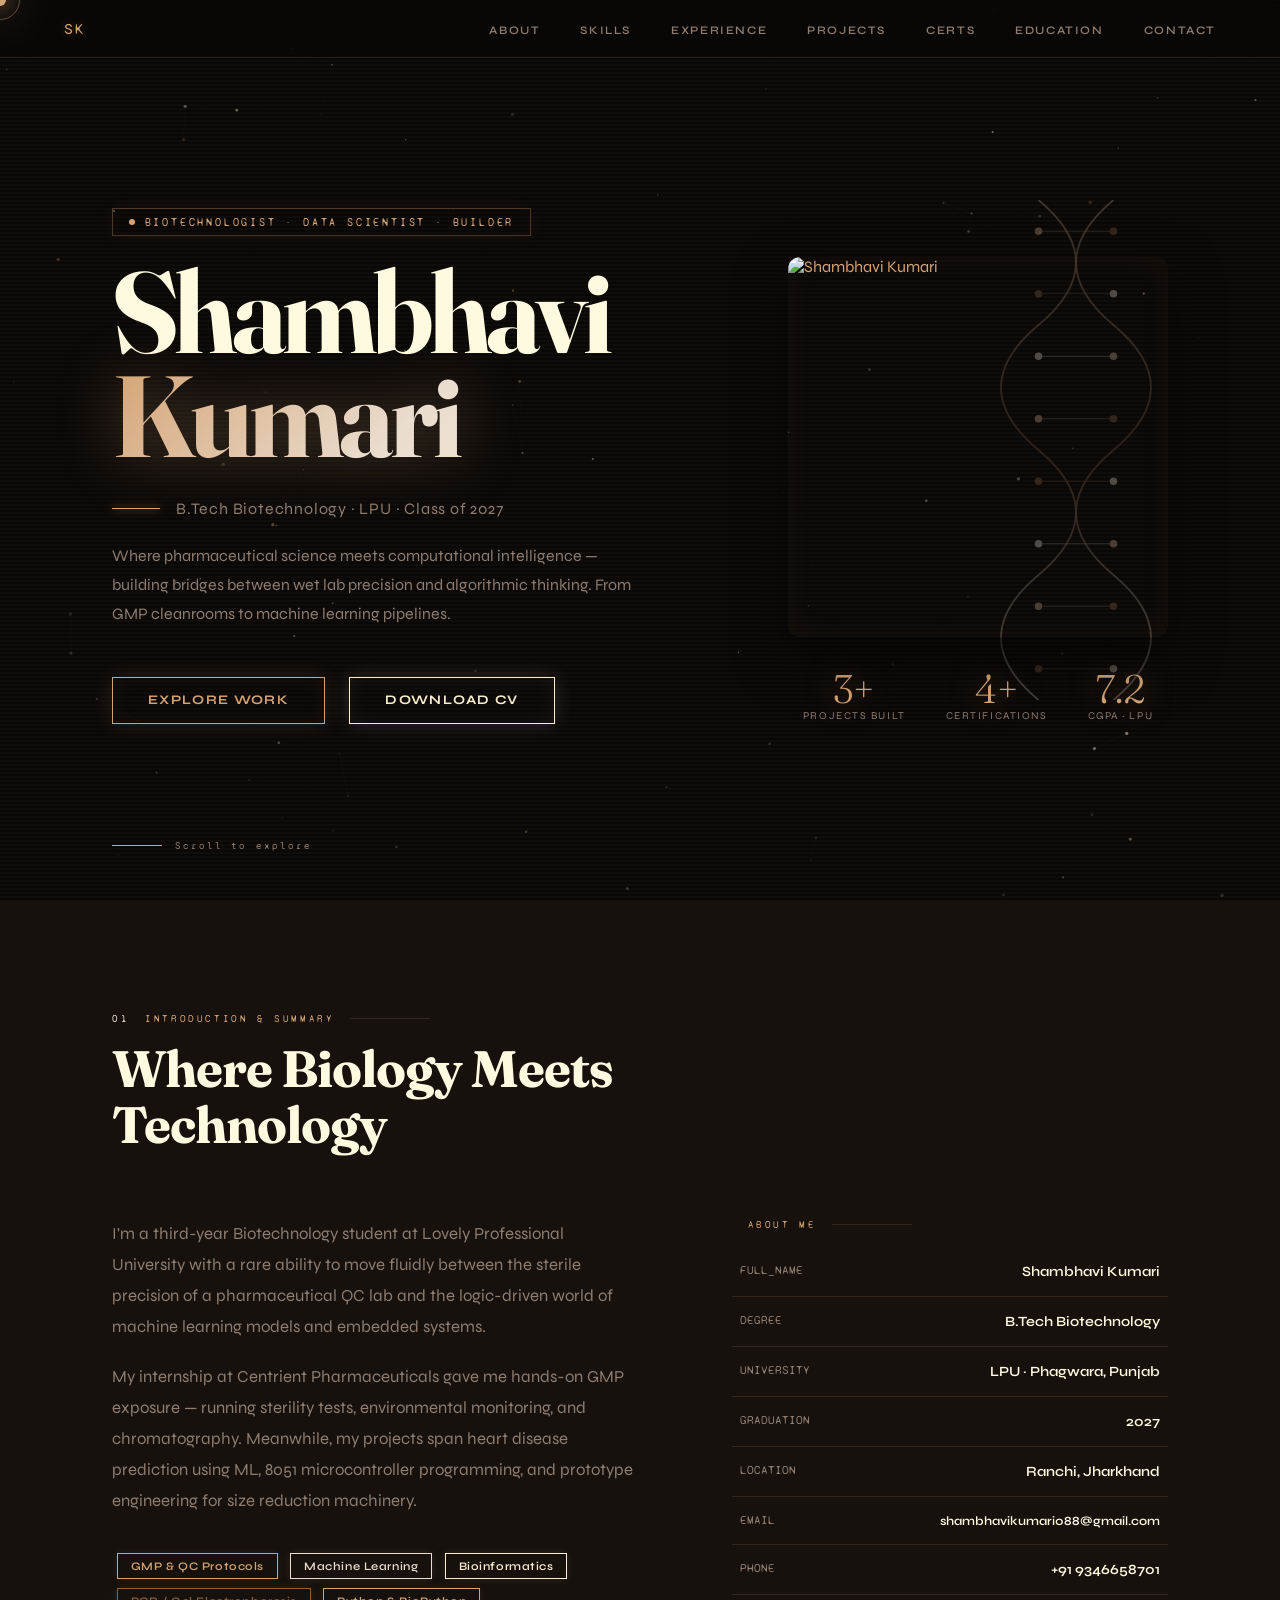
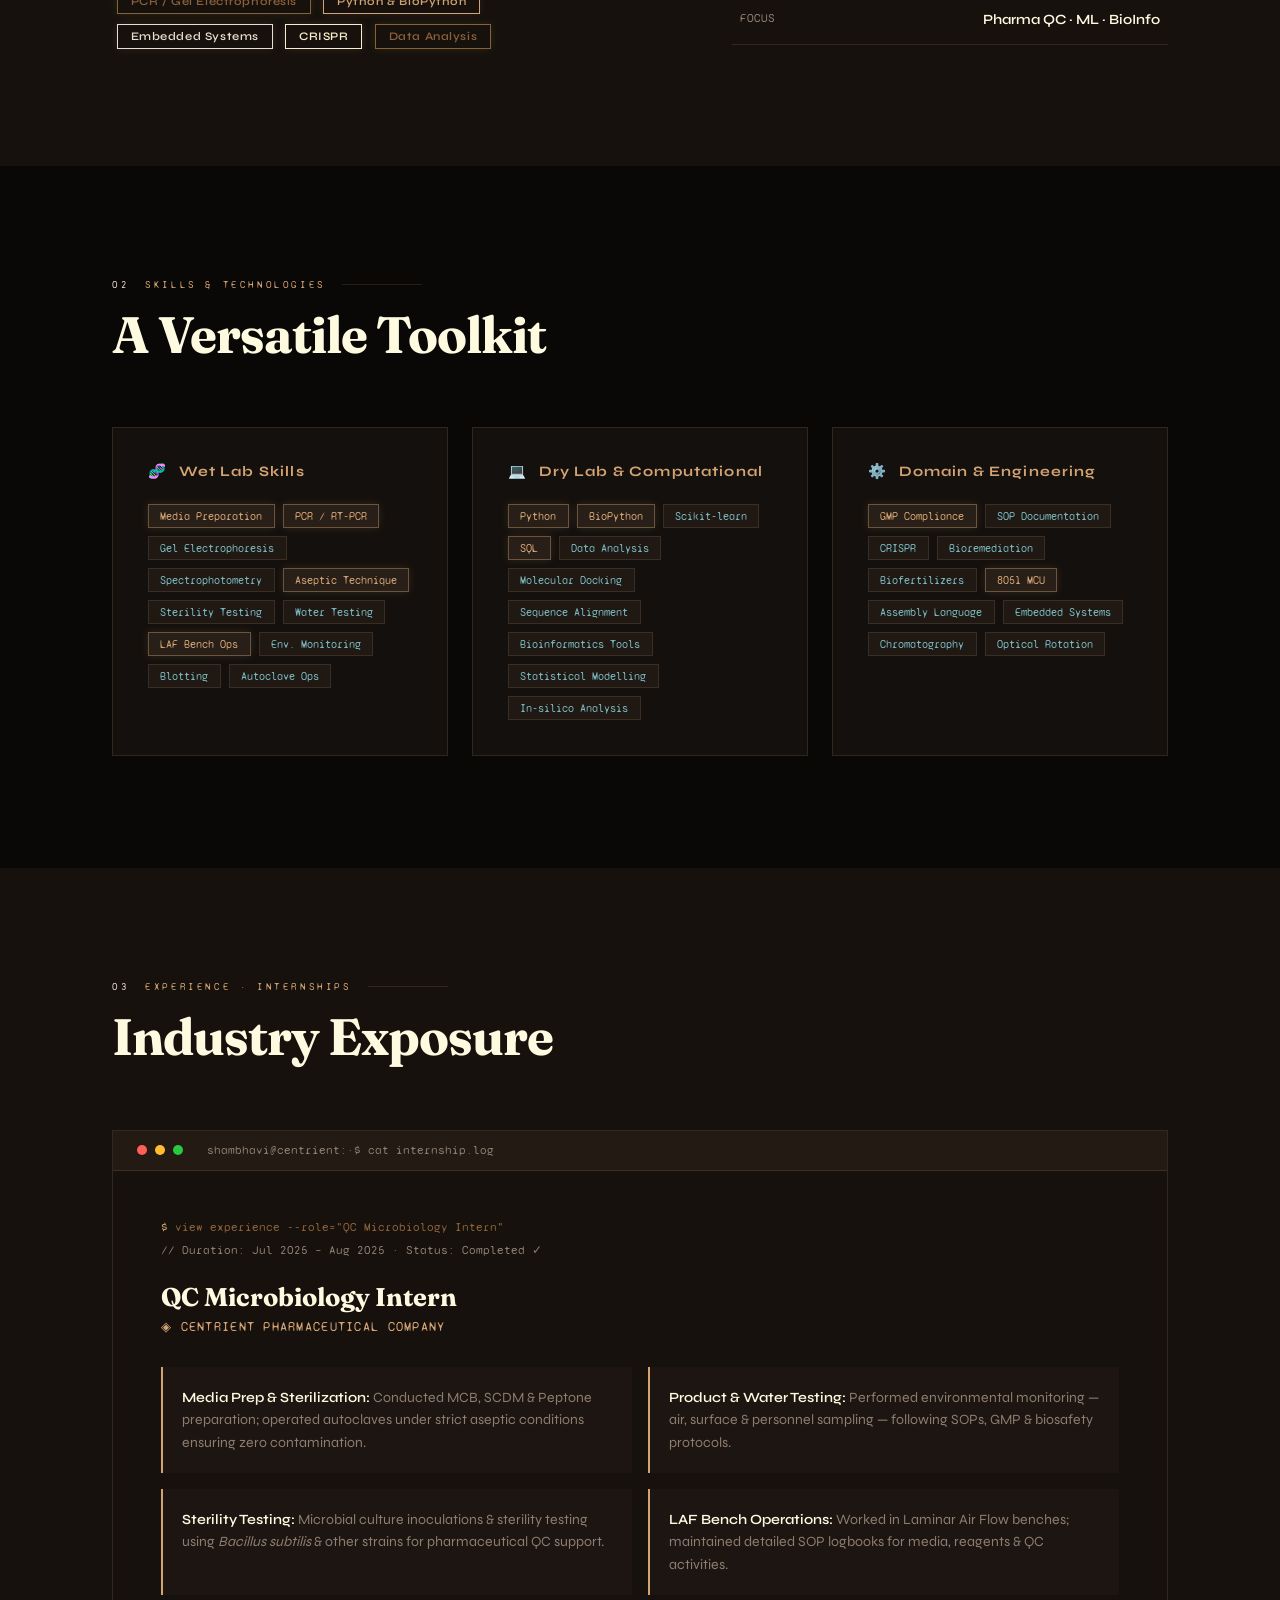
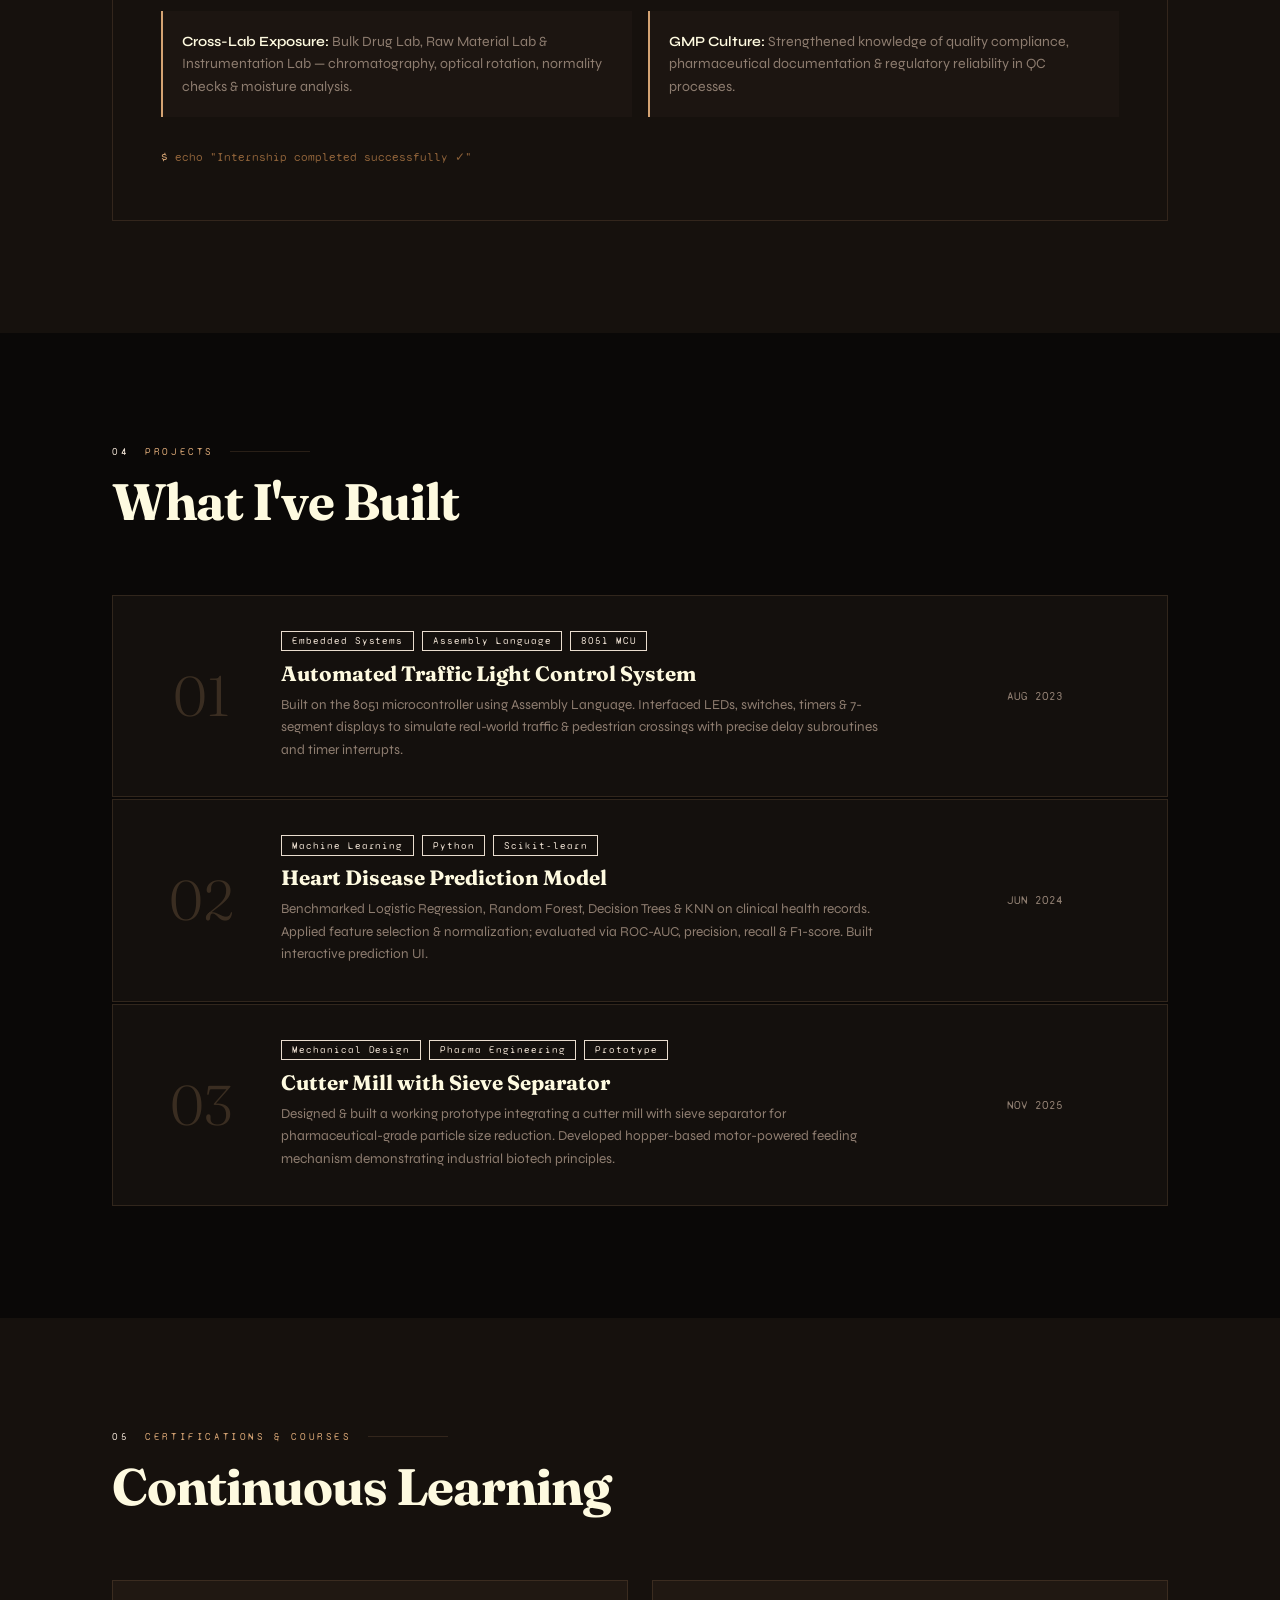
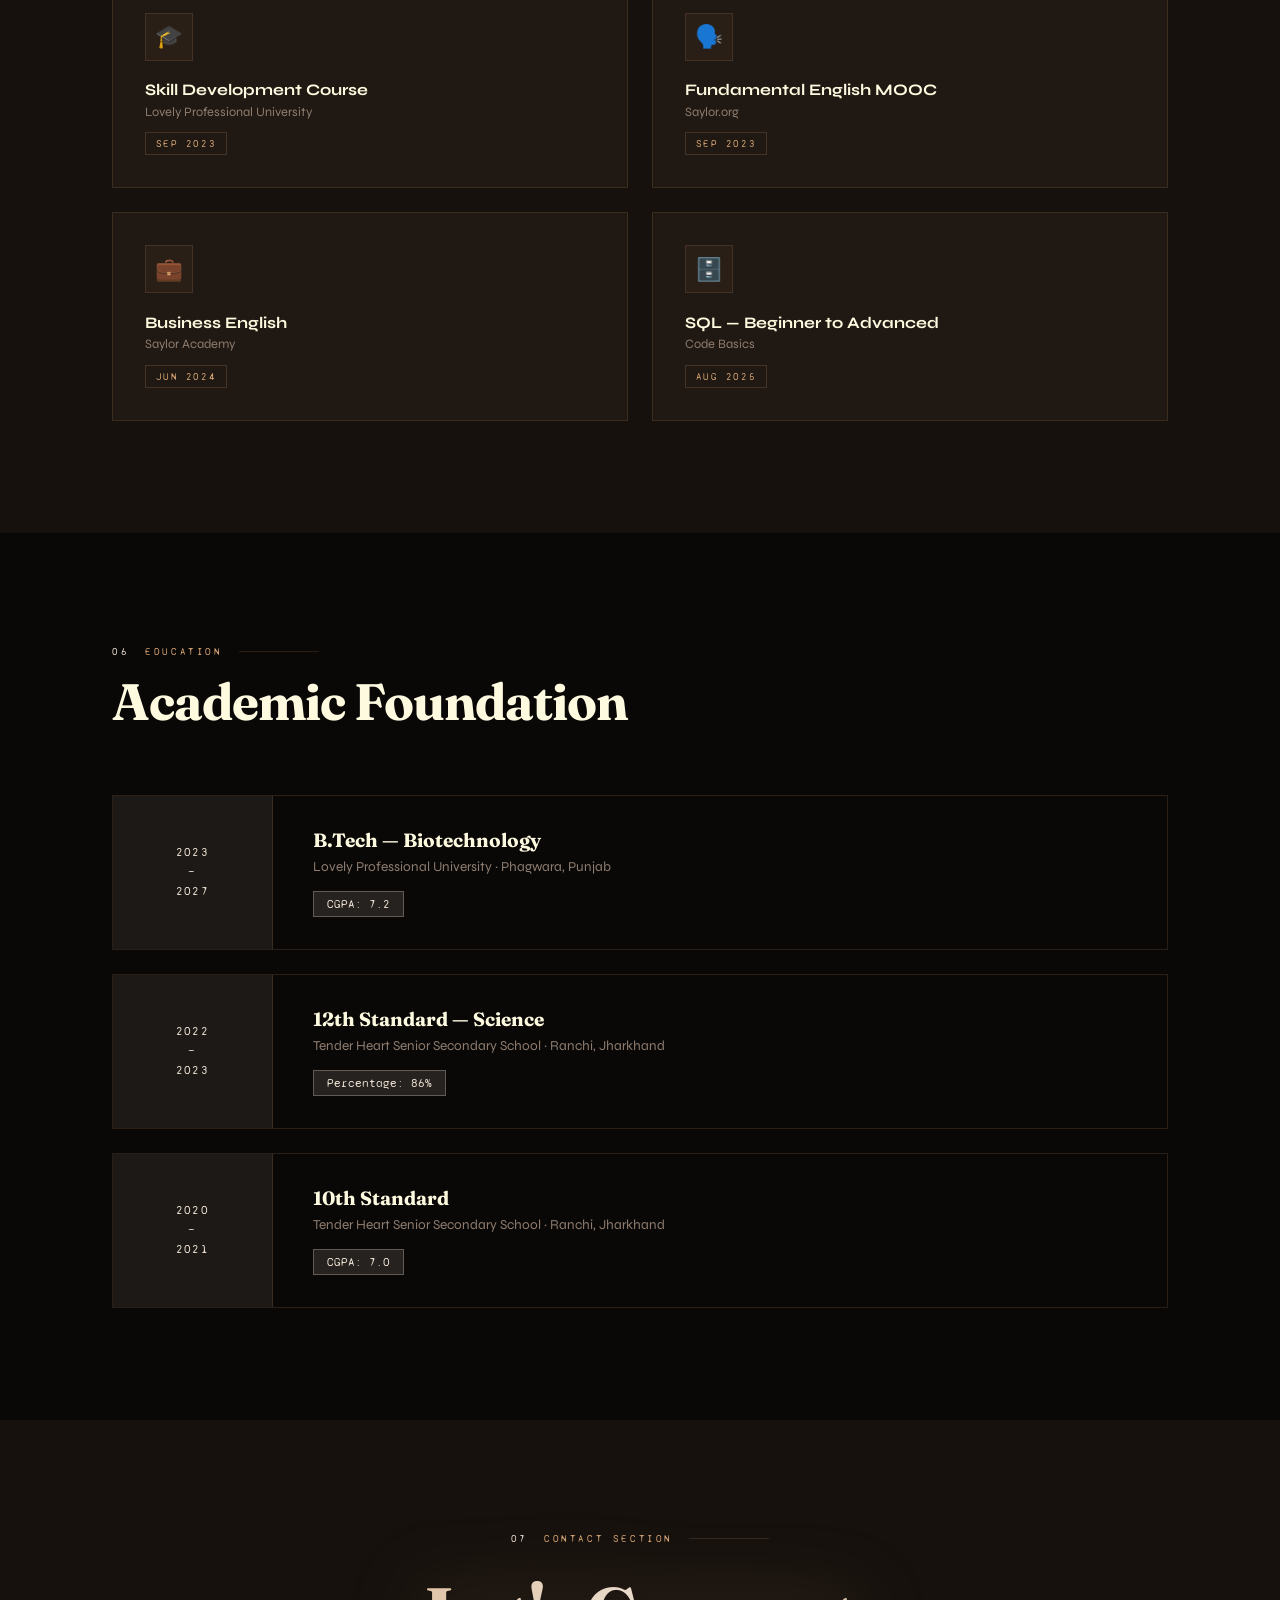
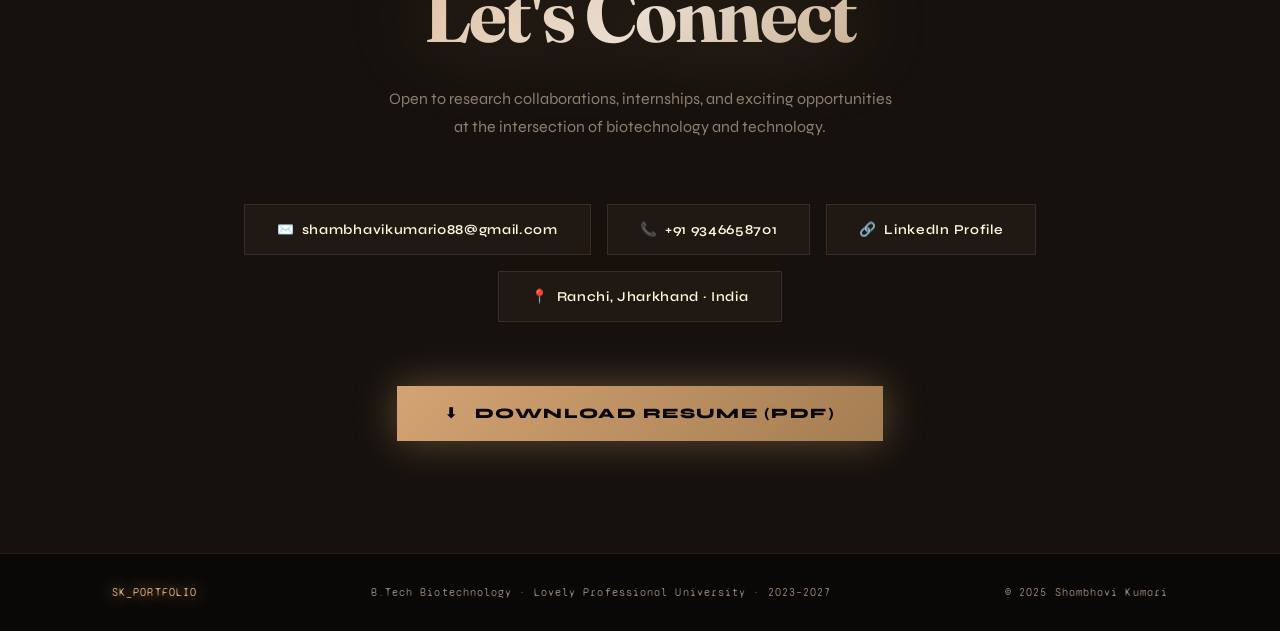
==== commit a4cdd994: "Update index.html" ====
--- a/index.html
+++ b/index.html
@@ -92,8 +92,8 @@
       </div>
       <div style="flex-shrink: 0; display: flex; flex-direction: column; align-items: center; gap: 2rem;">
         <div class="hero-image-placeholder" style="padding: 0; border: none; background: transparent;">
-          <img src="pic.jpeg" alt="Shambhavi Kumari"
-            style="width: 100%; height: 100%; object-fit: cover; border-radius: 12px; display: block; box-shadow: 0 10px 30px rgba(0,0,0,0.5);">
+          <img src="new_pic.jpeg" alt="Shambhavi Kumari"
+            style="width: 100%; height: 100%; display: block; object-fit: cover;">
         </div>
         <div
           style="display: flex; gap: 2.5rem; flex-wrap: wrap; animation: fadeSlideUp 0.8s 0.6s ease both; justify-content: center; width: 100%;">
@@ -384,4 +384,4 @@
   <script src="script.js"></script>
 </body>
 
-</html>+</html>
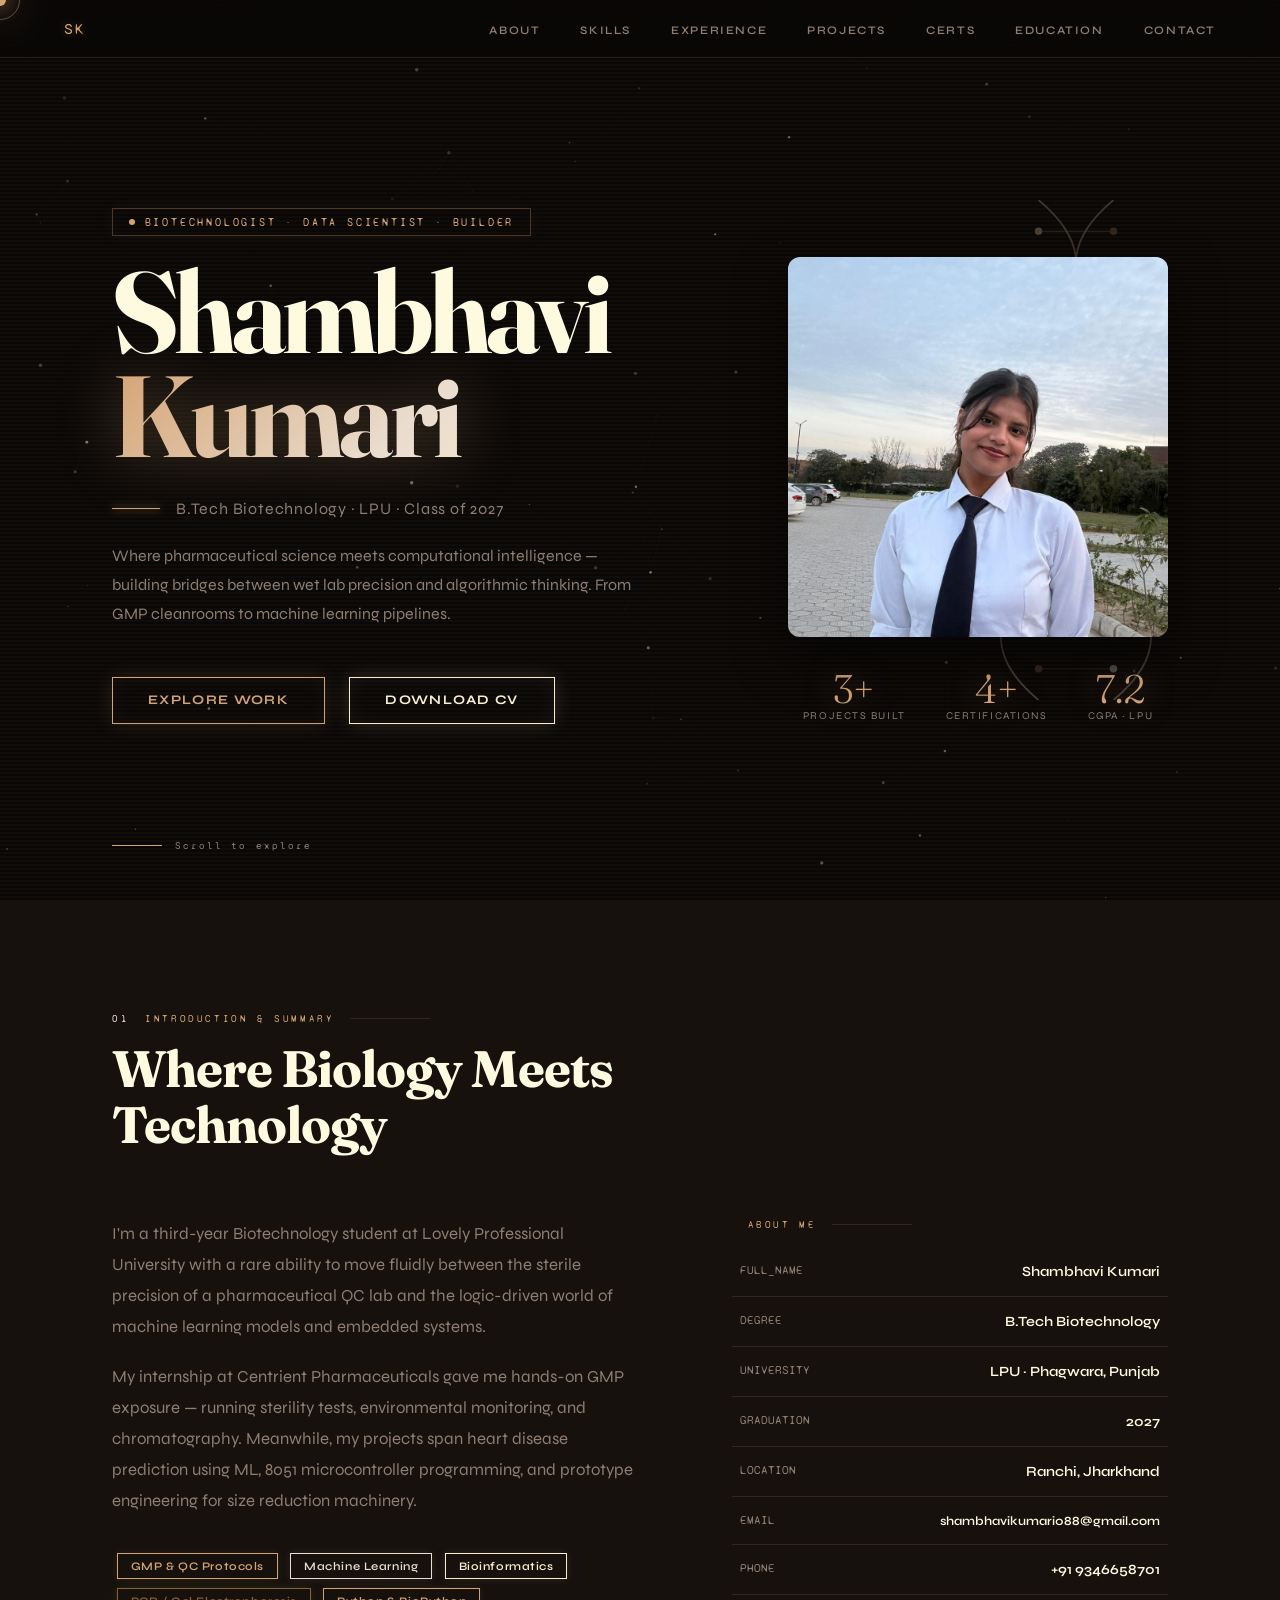
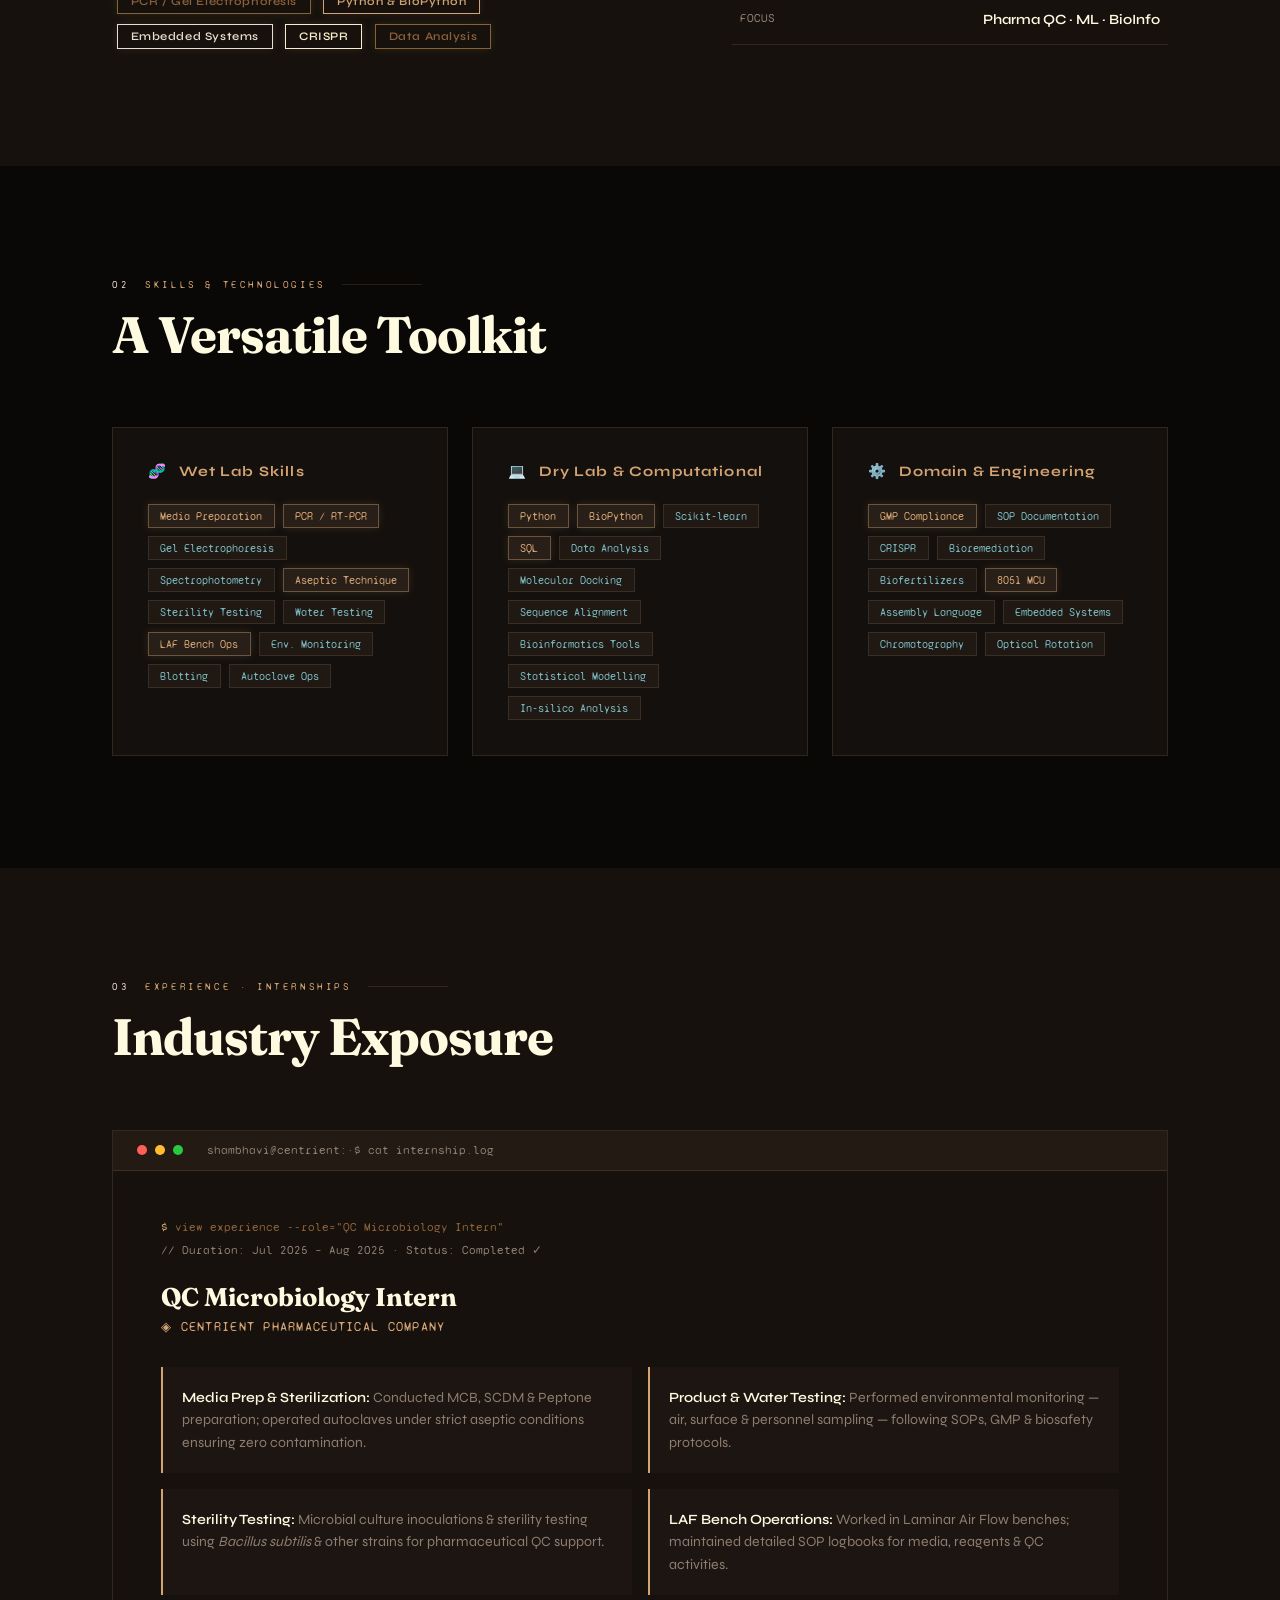
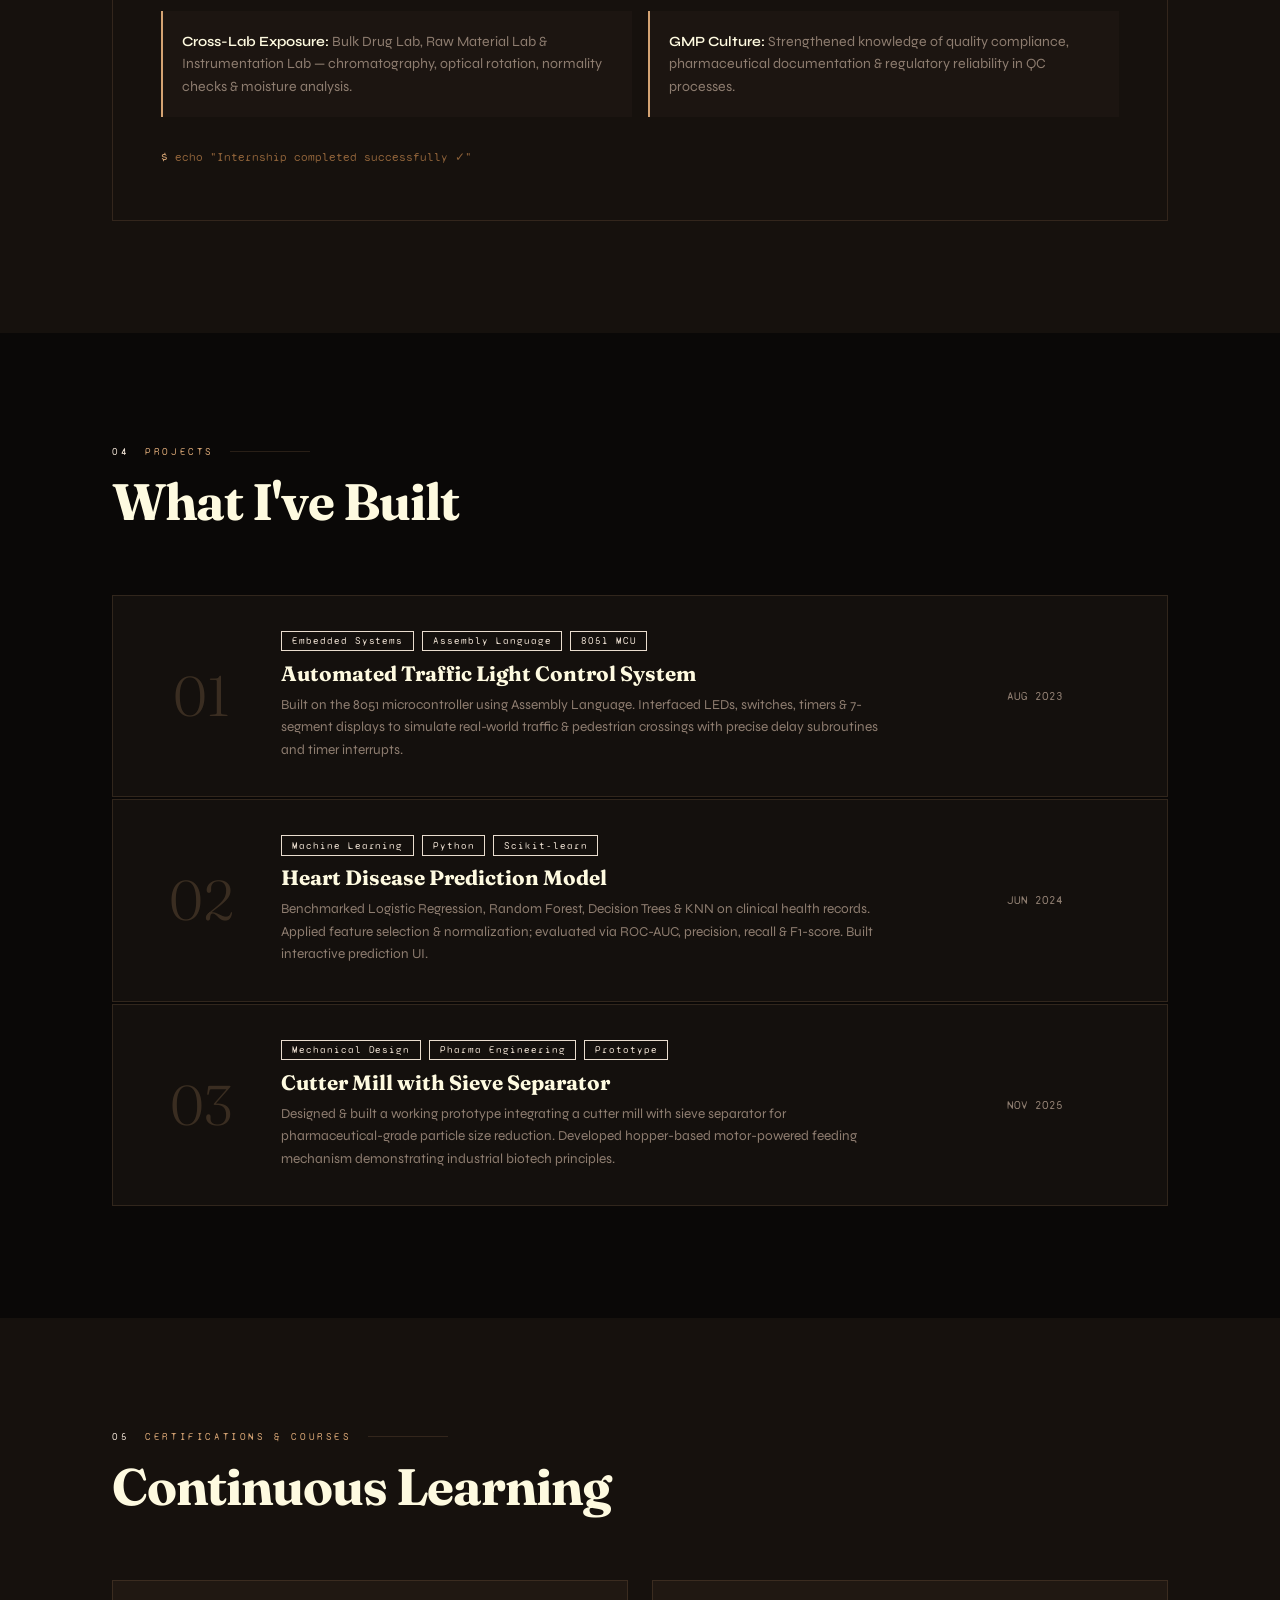
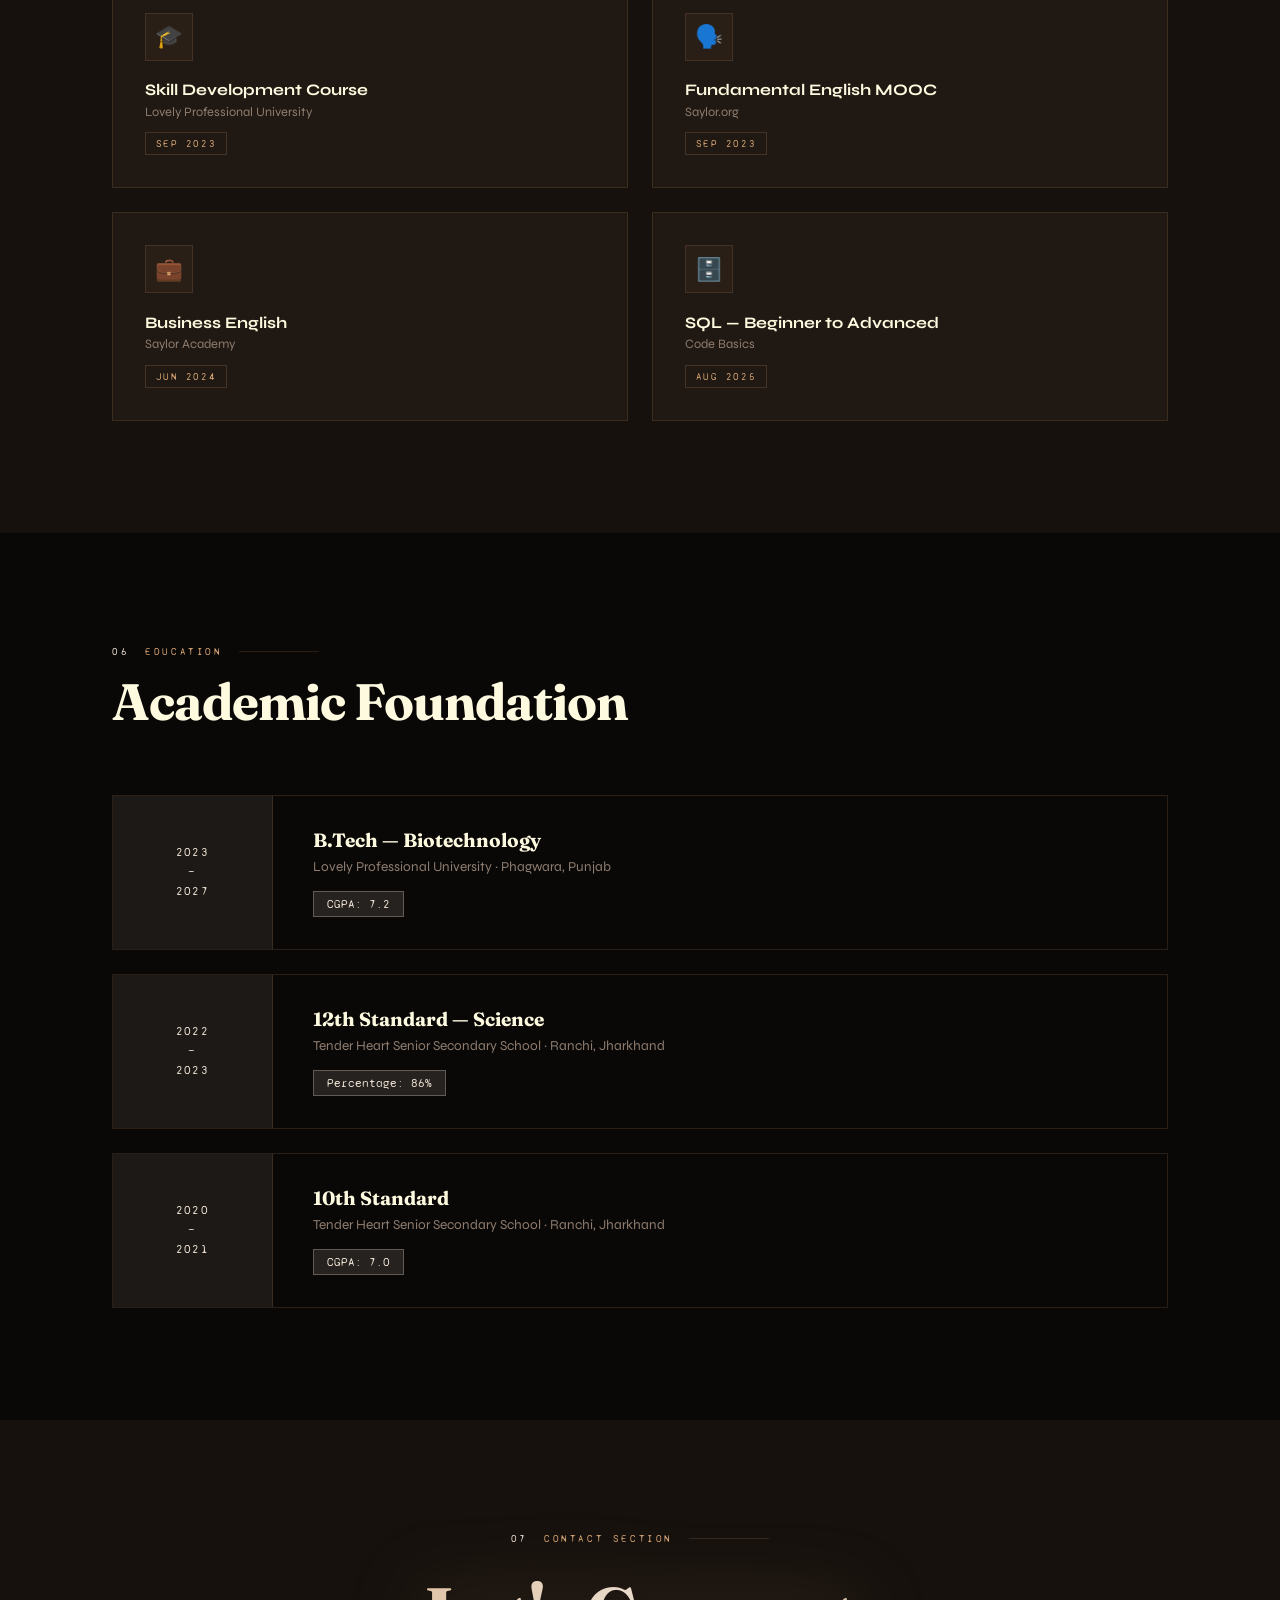
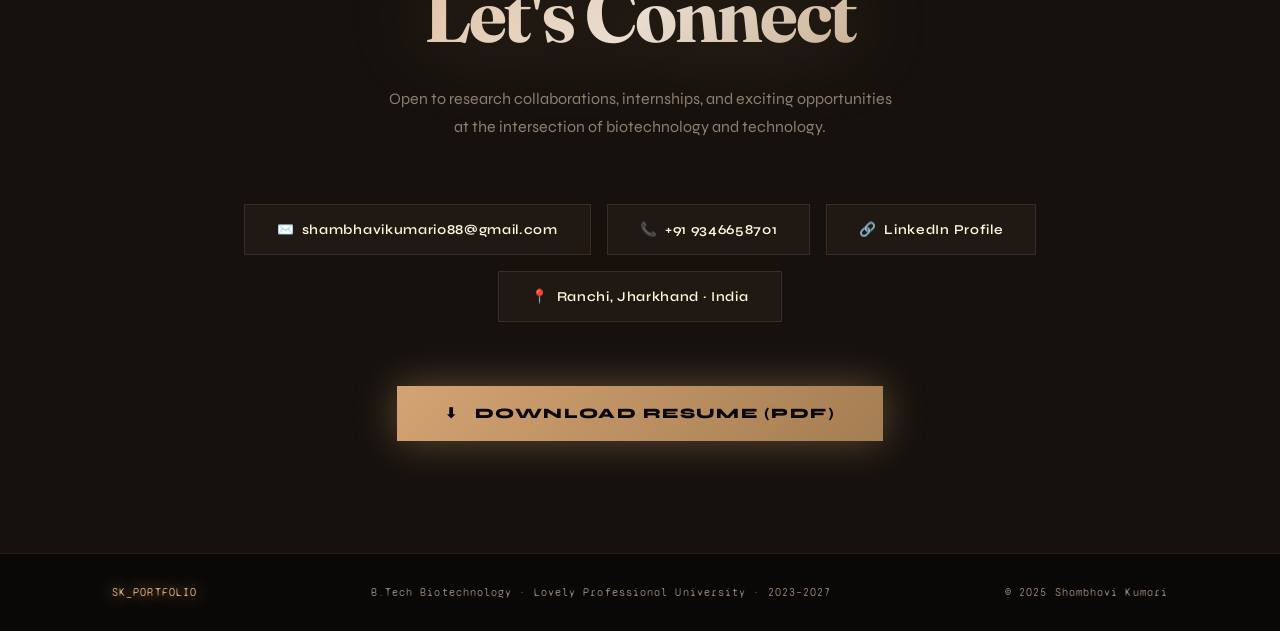
==== commit 706851cf: "Update index.html" ====
--- a/index.html
+++ b/index.html
@@ -92,7 +92,7 @@
       </div>
       <div style="flex-shrink: 0; display: flex; flex-direction: column; align-items: center; gap: 2rem;">
         <div class="hero-image-placeholder" style="padding: 0; border: none; background: transparent;">
-          <img src="new_pic.jpeg" alt="Shambhavi Kumari"
+          <img src="image.jpeg" alt="Shambhavi Kumari"
             style="width: 100%; height: 100%; display: block; object-fit: cover;">
         </div>
         <div
